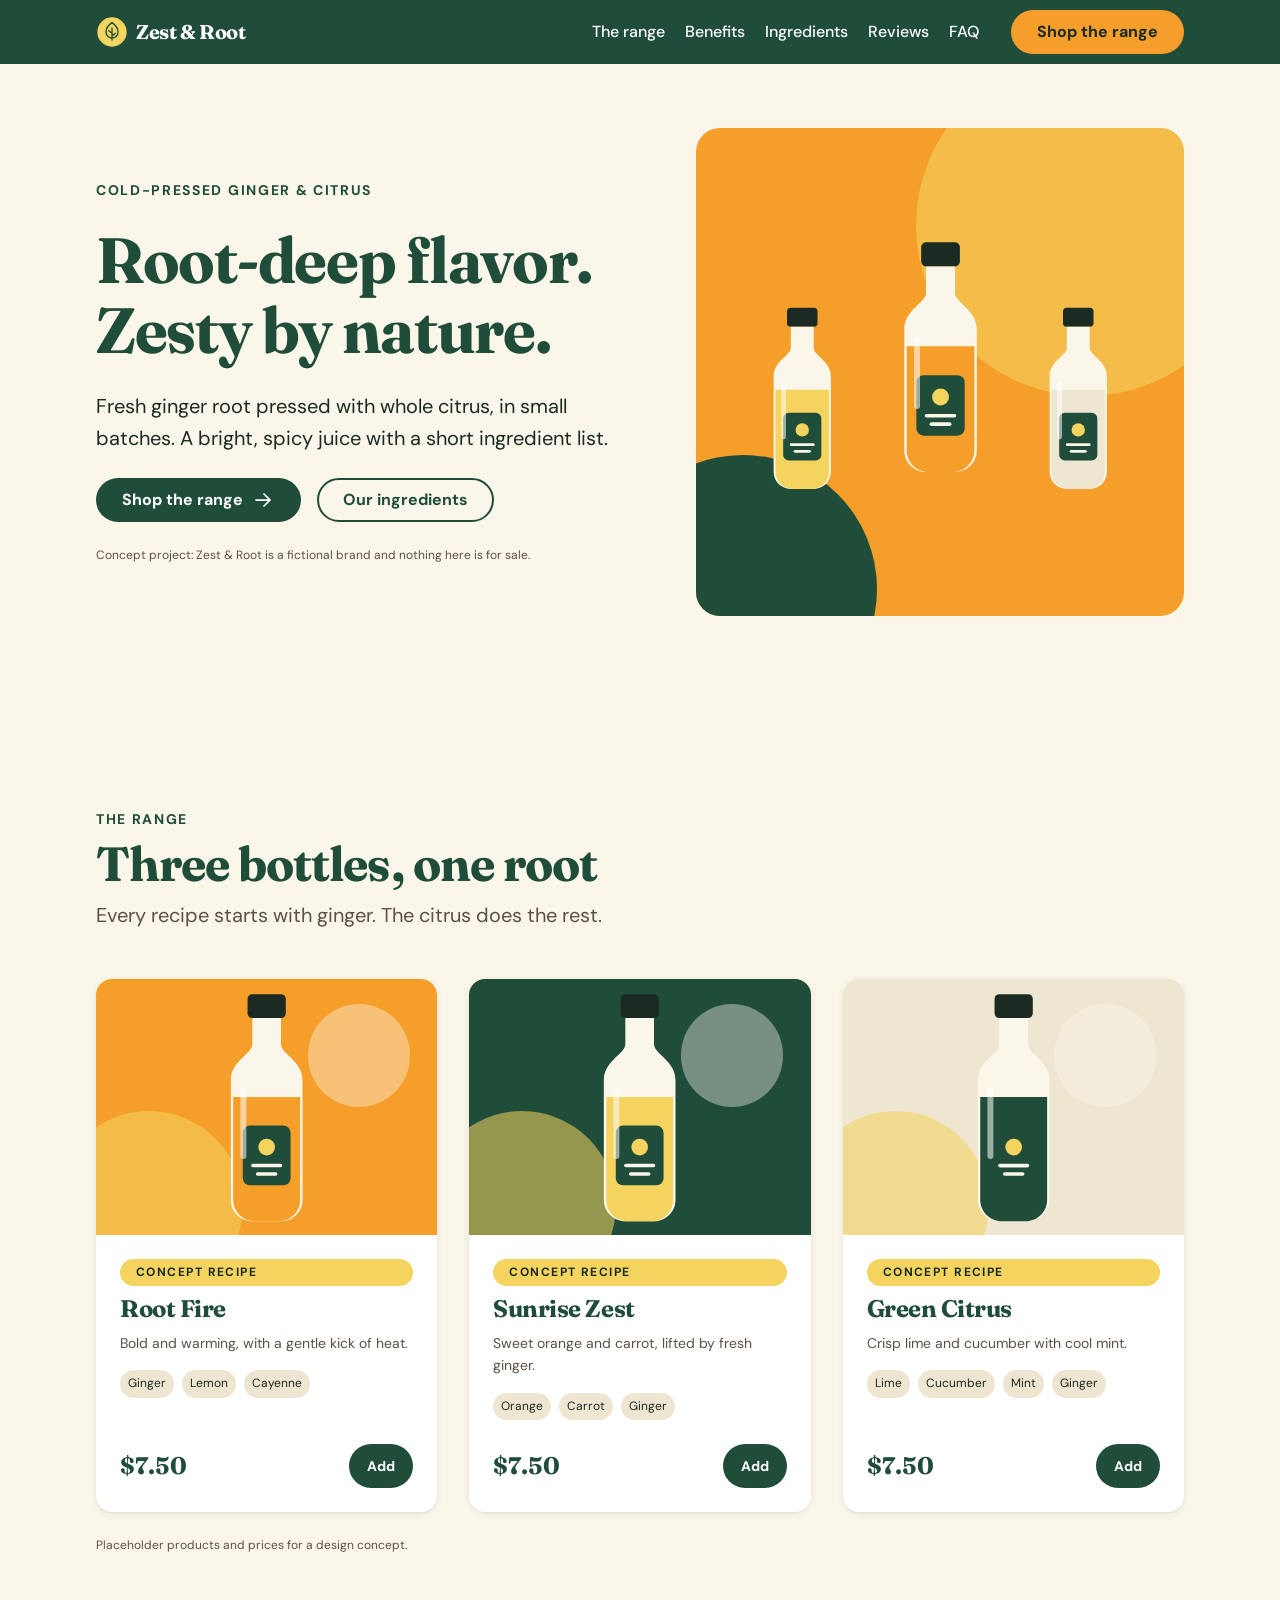
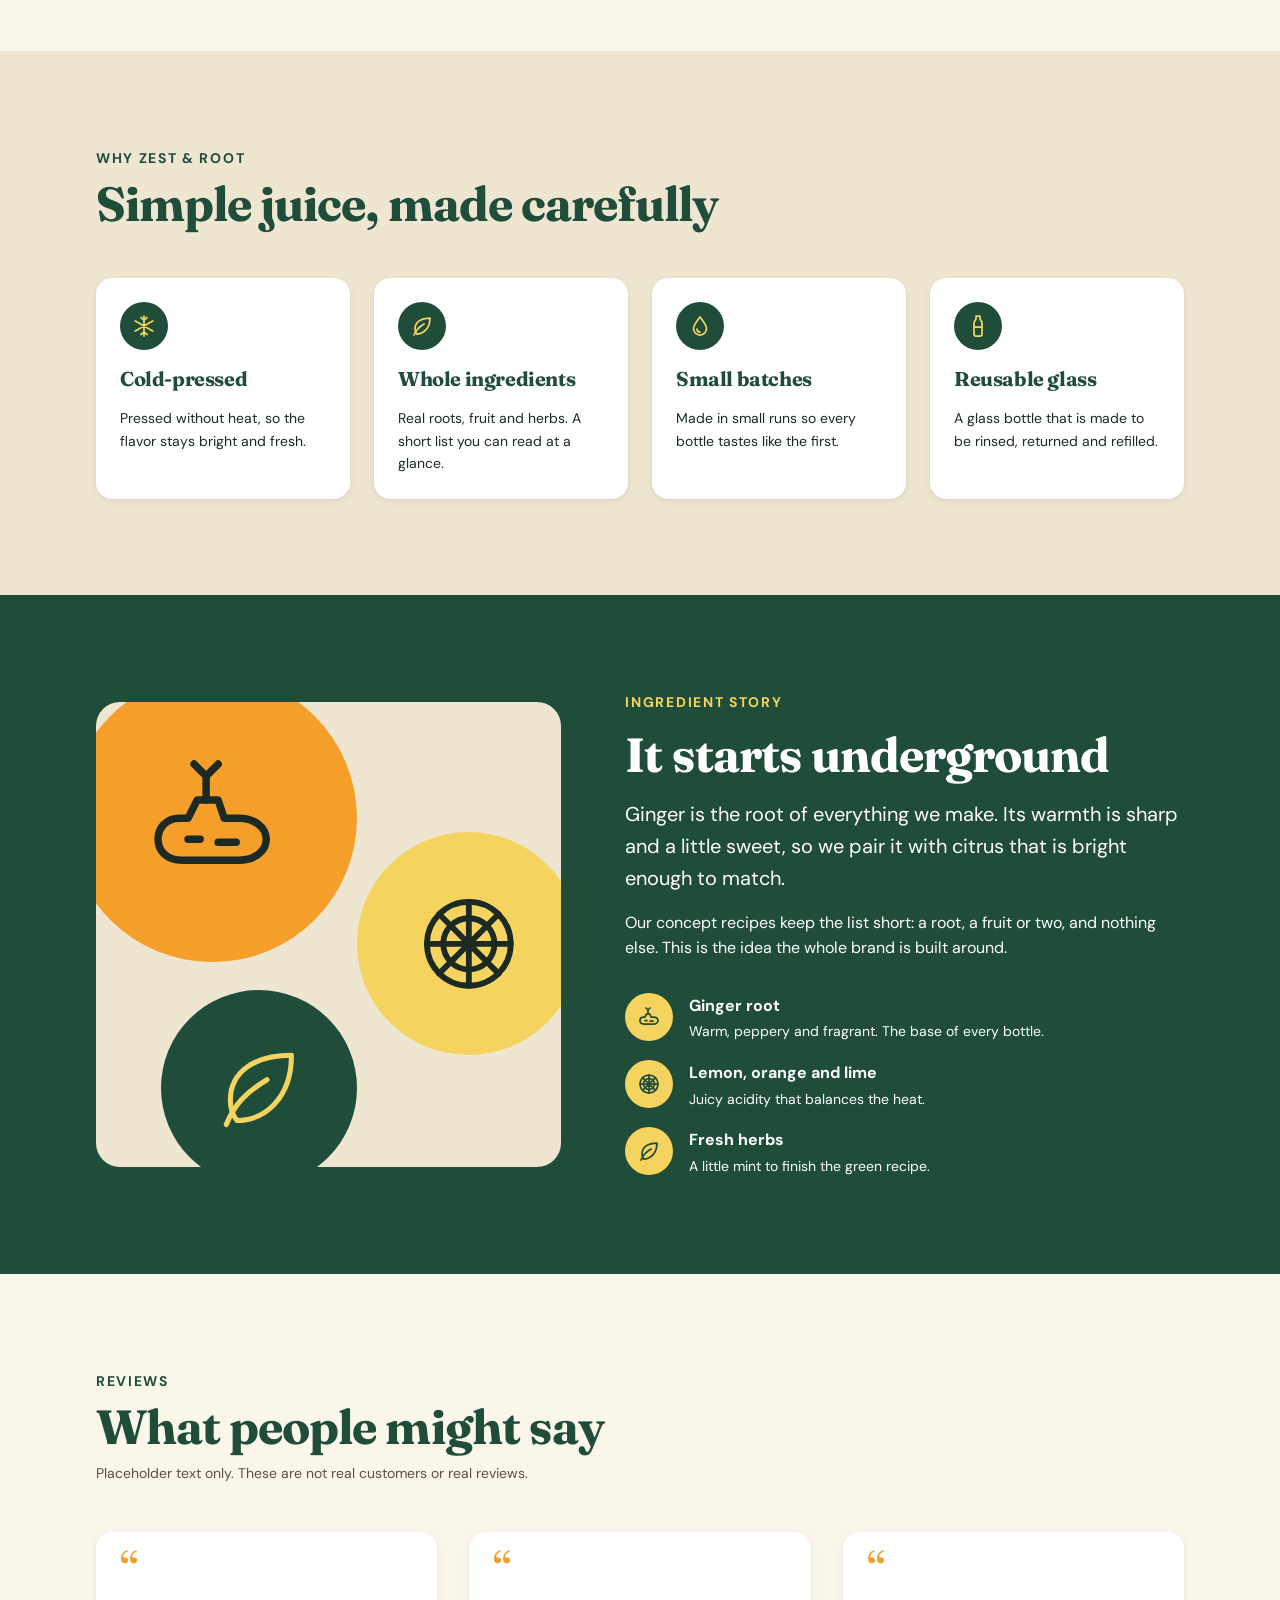
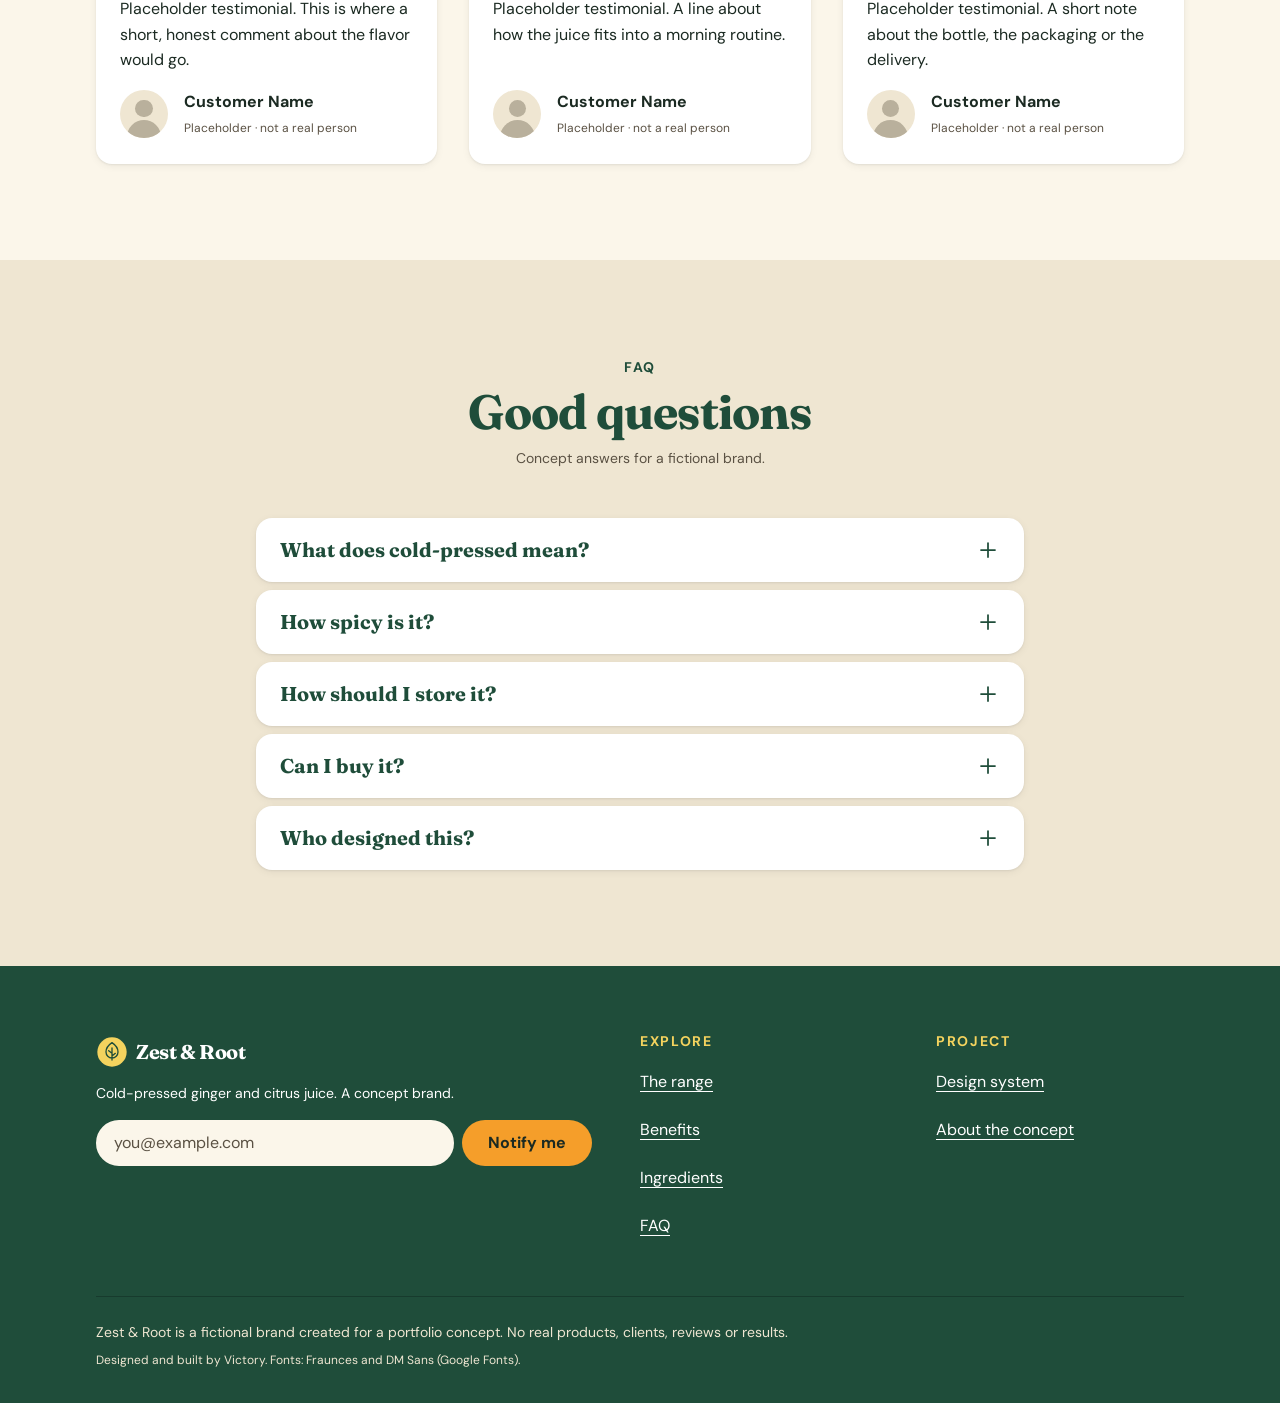
==== index.html @ 7d907336 "Add landing page (index.html), landing styles and nav/form script Co-Authored-By: Claude Sonnet 5.5 " ====
<!DOCTYPE html>
<html lang="en">
<head>
  <meta charset="utf-8">
  <meta name="viewport" content="width=device-width, initial-scale=1">
  <title>Zest &amp; Root — Cold-pressed ginger and citrus juice (Concept)</title>
  <meta name="description" content="Landing page concept for Zest &amp; Root, a fictional cold-pressed ginger and citrus juice brand. Portfolio project.">
  <link rel="preconnect" href="https://fonts.googleapis.com">
  <link rel="preconnect" href="https://fonts.gstatic.com" crossorigin>
  <link href="https://fonts.googleapis.com/css2?family=DM+Sans:wght@400;500;700&family=Fraunces:opsz,wght@9..144,600;9..144,700&display=swap" rel="stylesheet">
  <link rel="stylesheet" href="css/tokens.css">
  <link rel="stylesheet" href="css/base.css">
  <link rel="stylesheet" href="css/components.css">
  <link rel="stylesheet" href="css/landing.css">
</head>
<body>
  <a class="skipLink" href="#main">Skip to content</a>

  <!-- SVG icon sprite (inline so the page works when opened straight from disk) -->
  <svg width="0" height="0" style="position:absolute" aria-hidden="true" focusable="false">
    <symbol id="iconRoot" viewBox="0 0 24 24"><path d="M3 15.500c0-2 1.500-3.500 3.500-3.500H8l1.500-3H13l1 3h2.500c2.500 0 4.500 1.500 4.500 3.500S19 19 16.500 19H7c-2.500 0-4-1.500-4-3.500Z"/><path d="M11 9V5M11 5 9 3M11 5l2-2M8 15.500h2M13 16h3"/></symbol>
    <symbol id="iconCitrus" viewBox="0 0 24 24"><circle cx="12" cy="12" r="9"/><circle cx="12" cy="12" r="5.5"/><path d="M12 3v18M3 12h18M5.6 5.6l12.8 12.8M18.4 5.6 5.6 18.4"/></symbol>
    <symbol id="iconLeaf" viewBox="0 0 24 24"><path d="M20 4c-9 0-15 4-15 11 0 2 .6 3.800 1.600 5C13 20 20 15 20 4Z"/><path d="M4 21c2-5 5-8 10-11"/></symbol>
    <symbol id="iconDrop" viewBox="0 0 24 24"><path d="M12 3c4 5 6.500 8.200 6.500 11.500a6.500 6.500 0 0 1-13 0C5.500 11.200 8 8 12 3Z"/><path d="M9 15a3 3 0 0 0 3 3"/></symbol>
    <symbol id="iconSnow" viewBox="0 0 24 24"><path d="M12 2v20M3.300 7l17.400 10M3.300 17 20.700 7M9 3.500l3 2.500 3-2.500M9 20.500l3-2.500 3 2.500"/></symbol>
    <symbol id="iconBottle" viewBox="0 0 24 24"><path d="M10 2h4v3l1.500 2.500c.3.500.5 1 .5 1.600V20a2 2 0 0 1-2 2h-4a2 2 0 0 1-2-2V9.100c0-.6.200-1.100.5-1.600L10 5V2Z"/><path d="M8 13h8"/></symbol>
    <symbol id="iconArrow" viewBox="0 0 24 24"><path d="M5 12h14M13 6l6 6-6 6"/></symbol>
    <symbol id="iconPlus" viewBox="0 0 24 24"><path d="M12 5v14M5 12h14"/></symbol>
    <symbol id="iconMenu" viewBox="0 0 24 24"><path d="M4 7h16M4 12h16M4 17h16"/></symbol>
    <symbol id="iconClose" viewBox="0 0 24 24"><path d="M6 6l12 12M18 6 6 18"/></symbol>
    <symbol id="illBottle" viewBox="0 0 120 200">
      <rect class="bottleCap" x="44" y="6" width="32" height="20" rx="4"/>
      <path class="bottleBody" d="M48 26h24v22c0 8 18 14 18 30v100c0 10-8 18-18 18H48c-10 0-18-8-18-18V78c0-16 18-22 18-30V26Z"/>
      <path class="bottleLiquid" d="M32 92h56v86c0 10-8 18-18 18H50c-10 0-18-8-18-18V92Z"/>
      <rect class="bottleLabel" x="40" y="116" width="40" height="50" rx="6"/>
      <circle cx="60" cy="134" r="7" fill="#F4D35E"/>
      <rect x="47" y="148" width="26" height="3" rx="1.500" fill="#FBF6EA"/>
      <rect x="51" y="155" width="18" height="3" rx="1.500" fill="#FBF6EA"/>
      <rect class="bottleShine" x="38" y="84" width="5" height="60" rx="2.500"/>
    </symbol>
  </svg>

  <!-- ========== NAV ========== -->
  <header class="siteNav onDark">
    <div class="container navBar">
      <a class="brand" href="#top" aria-label="Zest and Root, back to top">
        <svg class="brandMark" viewBox="0 0 48 48" aria-hidden="true"><circle cx="24" cy="24" r="22"/><path d="M24 10c-6 4-9 9-9 14a9 9 0 0 0 18 0c0-5-3-10-9-14ZM24 18v18M24 26l-5-4M24 30l5-4"/></svg>
        Zest &amp; Root
      </a>
      <button class="navToggle" id="navToggle" type="button" aria-expanded="false" aria-controls="navMenu" aria-label="Open menu">
        <svg class="icon iconMenu" aria-hidden="true"><use href="#iconMenu"/></svg>
        <svg class="icon iconClose" aria-hidden="true"><use href="#iconClose"/></svg>
      </button>
      <nav class="navMenu" id="navMenu" aria-label="Main">
        <ul class="navLinks">
          <li><a href="#range">The range</a></li>
          <li><a href="#benefits">Benefits</a></li>
          <li><a href="#story">Ingredients</a></li>
          <li><a href="#reviews">Reviews</a></li>
          <li><a href="#faq">FAQ</a></li>
        </ul>
        <a class="btn btnSecondary" href="#range">Shop the range</a>
      </nav>
    </div>
  </header>

  <main id="main">
    <!-- ========== HERO ========== -->
    <section class="hero" id="top" aria-labelledby="heroTitle">
      <div class="container heroGrid">
        <div class="heroCopy">
          <p class="textEyebrow">Cold-pressed ginger &amp; citrus</p>
          <h1 class="textDisplay" id="heroTitle">Root-deep flavor. Zesty by nature.</h1>
          <p class="textBodyLg">Fresh ginger root pressed with whole citrus, in small batches. A bright, spicy juice with a short ingredient list.</p>
          <div class="heroActions">
            <a class="btn btnPrimary" href="#range">Shop the range <svg class="icon" aria-hidden="true"><use href="#iconArrow"/></svg></a>
            <a class="btn btnOutline" href="#story">Our ingredients</a>
          </div>
          <p class="textCaption heroNote">Concept project: Zest &amp; Root is a fictional brand and nothing here is for sale.</p>
        </div>
        <div class="heroArt" aria-hidden="true">
          <div class="heroBottles">
            <svg viewBox="0 0 120 200" style="--bottleLiquid: var(--colorAccent)"><use href="#illBottle"/></svg>
            <svg viewBox="0 0 120 200" style="--bottleLiquid: var(--colorSecondary)"><use href="#illBottle"/></svg>
            <svg viewBox="0 0 120 200" style="--bottleLiquid: var(--colorOat)"><use href="#illBottle"/></svg>
          </div>
        </div>
      </div>
    </section>

    <!-- ========== PRODUCTS ========== -->
    <section class="section" id="range" aria-labelledby="rangeTitle">
      <div class="container">
        <div class="sectionHead">
          <p class="textEyebrow">The range</p>
          <h2 class="textH1" id="rangeTitle">Three bottles, one root</h2>
          <p class="textBodyLg textMuted">Every recipe starts with ginger. The citrus does the rest.</p>
        </div>
        <div class="productGrid">
          <article class="card">
            <div class="imgPlaceholder" aria-hidden="true"><svg viewBox="0 0 120 200" style="--bottleLiquid: var(--colorSecondary)"><use href="#illBottle"/></svg></div>
            <div class="cardBody">
              <span class="badge">Concept recipe</span>
              <h3 class="textH3">Root Fire</h3>
              <p class="textBodySm textMuted">Bold and warming, with a gentle kick of heat.</p>
              <ul class="cardIngredients" aria-label="Ingredients"><li>Ginger</li><li>Lemon</li><li>Cayenne</li></ul>
              <div class="cardFooter"><span class="cardPrice">$7.50</span><button class="btn btnPrimary btnSm" type="button" aria-label="Add Root Fire to cart">Add</button></div>
            </div>
          </article>
          <article class="card">
            <div class="imgPlaceholder imgGreen" aria-hidden="true"><svg viewBox="0 0 120 200" style="--bottleLiquid: var(--colorAccent)"><use href="#illBottle"/></svg></div>
            <div class="cardBody">
              <span class="badge">Concept recipe</span>
              <h3 class="textH3">Sunrise Zest</h3>
              <p class="textBodySm textMuted">Sweet orange and carrot, lifted by fresh ginger.</p>
              <ul class="cardIngredients" aria-label="Ingredients"><li>Orange</li><li>Carrot</li><li>Ginger</li></ul>
              <div class="cardFooter"><span class="cardPrice">$7.50</span><button class="btn btnPrimary btnSm" type="button" aria-label="Add Sunrise Zest to cart">Add</button></div>
            </div>
          </article>
          <article class="card">
            <div class="imgPlaceholder imgOat" aria-hidden="true"><svg viewBox="0 0 120 200" style="--bottleLiquid: var(--colorPrimary)"><use href="#illBottle"/></svg></div>
            <div class="cardBody">
              <span class="badge">Concept recipe</span>
              <h3 class="textH3">Green Citrus</h3>
              <p class="textBodySm textMuted">Crisp lime and cucumber with cool mint.</p>
              <ul class="cardIngredients" aria-label="Ingredients"><li>Lime</li><li>Cucumber</li><li>Mint</li><li>Ginger</li></ul>
              <div class="cardFooter"><span class="cardPrice">$7.50</span><button class="btn btnPrimary btnSm" type="button" aria-label="Add Green Citrus to cart">Add</button></div>
            </div>
          </article>
        </div>
        <p class="textCaption productNote">Placeholder products and prices for a design concept.</p>
      </div>
    </section>

    <!-- ========== BENEFITS ========== -->
    <section class="section bgOat" id="benefits" aria-labelledby="benefitsTitle">
      <div class="container">
        <div class="sectionHead">
          <p class="textEyebrow">Why Zest &amp; Root</p>
          <h2 class="textH1" id="benefitsTitle">Simple juice, made carefully</h2>
        </div>
        <div class="benefitGrid">
          <article class="cardFeature"><span class="iconWrap" aria-hidden="true"><svg class="icon"><use href="#iconSnow"/></svg></span><h3 class="textH4">Cold-pressed</h3><p class="textBodySm">Pressed without heat, so the flavor stays bright and fresh.</p></article>
          <article class="cardFeature"><span class="iconWrap" aria-hidden="true"><svg class="icon"><use href="#iconLeaf"/></svg></span><h3 class="textH4">Whole ingredients</h3><p class="textBodySm">Real roots, fruit and herbs. A short list you can read at a glance.</p></article>
          <article class="cardFeature"><span class="iconWrap" aria-hidden="true"><svg class="icon"><use href="#iconDrop"/></svg></span><h3 class="textH4">Small batches</h3><p class="textBodySm">Made in small runs so every bottle tastes like the first.</p></article>
          <article class="cardFeature"><span class="iconWrap" aria-hidden="true"><svg class="icon"><use href="#iconBottle"/></svg></span><h3 class="textH4">Reusable glass</h3><p class="textBodySm">A glass bottle that is made to be rinsed, returned and refilled.</p></article>
        </div>
      </div>
    </section>

    <!-- ========== INGREDIENT STORY ========== -->
    <section class="section bgPrimary onDark" id="story" aria-labelledby="storyTitle">
      <div class="container storyGrid">
        <div class="storyCopy">
          <p class="textEyebrow">Ingredient story</p>
          <h2 class="textH1" id="storyTitle">It starts underground</h2>
          <p class="textBodyLg">Ginger is the root of everything we make. Its warmth is sharp and a little sweet, so we pair it with citrus that is bright enough to match.</p>
          <p class="textBody">Our concept recipes keep the list short: a root, a fruit or two, and nothing else. This is the idea the whole brand is built around.</p>
          <ul class="ingredientList">
            <li><span class="iconWrap" aria-hidden="true"><svg class="icon"><use href="#iconRoot"/></svg></span><div><strong>Ginger root</strong><span>Warm, peppery and fragrant. The base of every bottle.</span></div></li>
            <li><span class="iconWrap" aria-hidden="true"><svg class="icon"><use href="#iconCitrus"/></svg></span><div><strong>Lemon, orange and lime</strong><span>Juicy acidity that balances the heat.</span></div></li>
            <li><span class="iconWrap" aria-hidden="true"><svg class="icon"><use href="#iconLeaf"/></svg></span><div><strong>Fresh herbs</strong><span>A little mint to finish the green recipe.</span></div></li>
          </ul>
        </div>
        <div class="storyArt" aria-hidden="true">
          <div class="blob blobA"><svg class="icon"><use href="#iconRoot"/></svg></div>
          <div class="blob blobB"><svg class="icon"><use href="#iconCitrus"/></svg></div>
          <div class="blob blobC"><svg class="icon"><use href="#iconLeaf"/></svg></div>
        </div>
      </div>
    </section>

    <!-- ========== TESTIMONIALS (PLACEHOLDER) ========== -->
    <section class="section" id="reviews" aria-labelledby="reviewsTitle">
      <div class="container">
        <div class="sectionHead">
          <p class="textEyebrow">Reviews</p>
          <h2 class="textH1" id="reviewsTitle">What people might say</h2>
          <p class="textBodySm textMuted">Placeholder text only. These are not real customers or real reviews.</p>
        </div>
        <div class="testimonialGrid">
          <figure class="quote"><span class="quoteMark" aria-hidden="true">“</span><blockquote style="margin:0"><p>Placeholder testimonial. This is where a short, honest comment about the flavor would go.</p></blockquote><footer><span class="avatar" aria-hidden="true"></span><figcaption><span class="quoteName">Customer Name</span><span class="textCaption">Placeholder · not a real person</span></figcaption></footer></figure>
          <figure class="quote"><span class="quoteMark" aria-hidden="true">“</span><blockquote style="margin:0"><p>Placeholder testimonial. A line about how the juice fits into a morning routine.</p></blockquote><footer><span class="avatar" aria-hidden="true"></span><figcaption><span class="quoteName">Customer Name</span><span class="textCaption">Placeholder · not a real person</span></figcaption></footer></figure>
          <figure class="quote"><span class="quoteMark" aria-hidden="true">“</span><blockquote style="margin:0"><p>Placeholder testimonial. A short note about the bottle, the packaging or the delivery.</p></blockquote><footer><span class="avatar" aria-hidden="true"></span><figcaption><span class="quoteName">Customer Name</span><span class="textCaption">Placeholder · not a real person</span></figcaption></footer></figure>
        </div>
      </div>
    </section>

    <!-- ========== FAQ ========== -->
    <section class="section bgOat" id="faq" aria-labelledby="faqTitle">
      <div class="container">
        <div class="sectionHead isCentered">
          <p class="textEyebrow">FAQ</p>
          <h2 class="textH1" id="faqTitle">Good questions</h2>
          <p class="textBodySm textMuted">Concept answers for a fictional brand.</p>
        </div>
        <div class="faqList">
          <details class="faqItem" name="faq"><summary>What does cold-pressed mean?<svg class="icon" aria-hidden="true"><use href="#iconPlus"/></svg></summary><p class="faqAnswer textBody">Cold-pressed juice is squeezed with pressure instead of being heated, so the flavor stays fresh.</p></details>
          <details class="faqItem" name="faq"><summary>How spicy is it?<svg class="icon" aria-hidden="true"><use href="#iconPlus"/></svg></summary><p class="faqAnswer textBody">Root Fire has the most kick, with ginger and a pinch of cayenne. Sunrise Zest and Green Citrus are milder.</p></details>
          <details class="faqItem" name="faq"><summary>How should I store it?<svg class="icon" aria-hidden="true"><use href="#iconPlus"/></svg></summary><p class="faqAnswer textBody">In this concept, bottles live in the fridge and are best finished within a few days of opening.</p></details>
          <details class="faqItem" name="faq"><summary>Can I buy it?<svg class="icon" aria-hidden="true"><use href="#iconPlus"/></svg></summary><p class="faqAnswer textBody">Not yet. Zest &amp; Root is a fictional brand made for a design portfolio, so there is nothing to purchase.</p></details>
          <details class="faqItem" name="faq"><summary>Who designed this?<svg class="icon" aria-hidden="true"><use href="#iconPlus"/></svg></summary><p class="faqAnswer textBody">Victory, a graphic and product designer, built it as a portfolio concept. The design system is in <a href="design-system.html">design-system.html</a>.</p></details>
        </div>
      </div>
    </section>
  </main>

  <!-- ========== FOOTER ========== -->
  <footer class="siteFooter onDark">
    <div class="container">
      <div class="footerGrid">
        <div>
          <a class="brand" href="#top"><svg class="brandMark" viewBox="0 0 48 48" aria-hidden="true"><circle cx="24" cy="24" r="22"/><path d="M24 10c-6 4-9 9-9 14a9 9 0 0 0 18 0c0-5-3-10-9-14ZM24 18v18M24 26l-5-4M24 30l5-4"/></svg>Zest &amp; Root</a>
          <p class="textBodySm">Cold-pressed ginger and citrus juice. A concept brand.</p>
          <form class="notifyForm" id="notifyForm">
            <label class="srOnly" for="notifyEmail">Email address</label>
            <input id="notifyEmail" type="email" placeholder="you@example.com" required>
            <button class="btn btnSecondary" type="submit">Notify me</button>
          </form>
          <p class="textBodySm notifyMsg" id="notifyMsg" role="status"></p>
        </div>
        <div>
          <h2 class="footerTitle">Explore</h2>
          <ul class="footerList"><li><a href="#range">The range</a></li><li><a href="#benefits">Benefits</a></li><li><a href="#story">Ingredients</a></li><li><a href="#faq">FAQ</a></li></ul>
        </div>
        <div>
          <h2 class="footerTitle">Project</h2>
          <ul class="footerList"><li><a href="design-system.html">Design system</a></li><li><a href="README.md">About the concept</a></li></ul>
        </div>
      </div>
      <div class="footerBottom">
        <p class="textBodySm">Zest &amp; Root is a fictional brand created for a portfolio concept. No real products, clients, reviews or results.</p>
        <p class="textCaption">Designed and built by Victory. Fonts: Fraunces and DM Sans (Google Fonts).</p>
      </div>
    </div>
  </footer>

  <script src="js/main.js"></script>
</body>
</html>
---- css/tokens.css ----
/* ==========================================================
   Zest & Root — design tokens (camelCase naming)
   Every color, font size, spacing and radius value lives here.
   Concept project. Not a real brand.
   ========================================================== */

:root {
  /* ---------- Color: brand ---------- */
  --colorPrimary: #1f4d3a;          /* Root Green */
  --colorPrimaryHover: #173b2d;
  --colorPrimaryPressed: #10291f;
  --colorSecondary: #f59e2a;        /* Zest Orange */
  --colorSecondaryHover: #e38c17;
  --colorSecondaryPressed: #c97a10;
  --colorAccent: #f4d35e;           /* Lemon Zest */

  /* ---------- Color: neutrals ---------- */
  --colorInk: #1b2a22;              /* Neutral 900 — body text */
  --colorBark: #5a5143;             /* Neutral 600 — secondary text */
  --colorStone: #b9b09c;            /* Neutral 300 — decorative borders only (2:1 on cream, never for text) */
  --colorOat: #efe6d2;              /* Neutral 100 — cards, sections */
  --colorCream: #fbf6ea;            /* Neutral 50  — page background */
  --colorWhite: #ffffff;

  /* ---------- Color: roles (use these in components) ---------- */
  --colorBackground: var(--colorCream);
  --colorSurface: var(--colorWhite);
  --colorSurfaceAlt: var(--colorOat);
  --colorText: var(--colorInk);
  --colorTextMuted: var(--colorBark);
  --colorTextOnPrimary: var(--colorWhite);
  --colorTextOnSecondary: var(--colorInk);
  --colorBorder: var(--colorStone);
  --colorFocus: var(--colorInk);           /* focus ring on light surfaces */
  --colorFocusOnDark: var(--colorAccent);  /* focus ring on Root Green */

  /* ---------- Typography ---------- */
  --fontHeading: "Fraunces", Georgia, "Times New Roman", serif;
  --fontBody: "DM Sans", system-ui, -apple-system, "Segoe UI", Roboto, sans-serif;

  --fontWeightRegular: 400;
  --fontWeightMedium: 500;
  --fontWeightBold: 700;

  /* Type scale: 12 / 14 / 16 / 20 / 24 / 32 / 48 / 64 (large sizes are fluid) */
  --fontSizeXs: 0.75rem;                                   /* 12 */
  --fontSizeSm: 0.875rem;                                  /* 14 */
  --fontSizeBase: 1rem;                                    /* 16 */
  --fontSizeMd: 1.25rem;                                   /* 20 */
  --fontSizeLg: 1.5rem;                                    /* 24 */
  --fontSizeXl: clamp(1.75rem, 1.5rem + 1.2vw, 2rem);      /* 28 → 32 */
  --fontSize2xl: clamp(2.25rem, 1.8rem + 2vw, 3rem);       /* 36 → 48 */
  --fontSize3xl: clamp(2.75rem, 2rem + 3.5vw, 4rem);       /* 44 → 64 */

  --lineHeightTight: 1.1;
  --lineHeightSnug: 1.25;
  --lineHeightBody: 1.6;

  --letterSpacingTight: -0.02em;
  --letterSpacingWide: 0.12em;

  /* ---------- Spacing: 8-point grid (4 is the only half-step) ---------- */
  --space05: 0.25rem;   /* 4   */
  --space1: 0.5rem;     /* 8   */
  --space2: 1rem;       /* 16  */
  --space3: 1.5rem;     /* 24  */
  --space4: 2rem;       /* 32  */
  --space6: 3rem;       /* 48  */
  --space8: 4rem;       /* 64  */
  --space12: 6rem;      /* 96  */
  --space16: 8rem;      /* 128 */

  /* ---------- Corner radius ---------- */
  --radiusSm: 0.5rem;   /* 8   inputs, small chips */
  --radiusMd: 1rem;     /* 16  cards */
  --radiusLg: 1.5rem;   /* 24  large panels, hero art */
  --radiusPill: 999px;  /*     buttons, badges */

  /* ---------- Elevation ---------- */
  --shadowSm: 0 1px 2px rgb(27 42 34 / 0.08), 0 2px 8px rgb(27 42 34 / 0.06);
  --shadowMd: 0 4px 12px rgb(27 42 34 / 0.10), 0 12px 32px rgb(27 42 34 / 0.08);

  /* ---------- Motion ---------- */
  --durationFast: 150ms;
  --durationBase: 250ms;
  --durationSlow: 600ms;
  --easeOut: cubic-bezier(0.22, 1, 0.36, 1);

  /* ---------- Layout ---------- */
  --containerMax: 72rem;      /* 1152 */
  --containerPadding: var(--space2);
  --tapTargetMin: 2.75rem;    /* 44px minimum touch target */
  --focusRingWidth: 3px;
  --focusRingOffset: 2px;
}

@media (min-width: 768px) {
  :root { --containerPadding: var(--space4); }
}
---- css/base.css ----
/* ==========================================================
   Zest & Root — base styles: reset, typography, layout helpers
   Uses tokens.css only. No hard-coded colors or sizes.
   ========================================================== */

*, *::before, *::after { box-sizing: border-box; }

html { -webkit-text-size-adjust: 100%; scroll-behavior: smooth; }

body {
  margin: 0;
  background: var(--colorBackground);
  color: var(--colorText);
  font-family: var(--fontBody);
  font-size: var(--fontSizeBase);
  line-height: var(--lineHeightBody);
  -webkit-font-smoothing: antialiased;
}

img, svg { display: block; max-width: 100%; }
button, input { font: inherit; color: inherit; }
ul[role="list"], ol[role="list"] { list-style: none; margin: 0; padding: 0; }

/* ---------- Focus: visible on every interactive element ---------- */
:focus-visible {
  outline: var(--focusRingWidth) solid var(--colorFocus);
  outline-offset: var(--focusRingOffset);
}
.onDark :focus-visible { outline-color: var(--colorFocusOnDark); }

/* ---------- Skip link ---------- */
.skipLink {
  position: absolute;
  left: var(--space2);
  top: var(--space2);
  padding: var(--space1) var(--space2);
  background: var(--colorPrimary);
  color: var(--colorTextOnPrimary);
  border-radius: var(--radiusSm);
  transform: translateY(-200%);
  z-index: 100;
}
.skipLink:focus { transform: none; }

/* ---------- Type styles ---------- */
.textDisplay, .textH1, .textH2, .textH3, .textH4 {
  font-family: var(--fontHeading);
  color: var(--colorPrimary);
  margin: 0;
  letter-spacing: var(--letterSpacingTight);
  font-weight: var(--fontWeightBold);
}
.textDisplay { font-size: var(--fontSize3xl); line-height: var(--lineHeightTight); }
.textH1 { font-size: var(--fontSize2xl); line-height: var(--lineHeightTight); }
.textH2 { font-size: var(--fontSizeXl); line-height: var(--lineHeightSnug); }
.textH3 { font-size: var(--fontSizeLg); line-height: var(--lineHeightSnug); }
.textH4 { font-size: var(--fontSizeMd); line-height: var(--lineHeightSnug); }

.textBodyLg { font-size: var(--fontSizeMd); line-height: var(--lineHeightBody); margin: 0; }
.textBody { font-size: var(--fontSizeBase); line-height: var(--lineHeightBody); margin: 0; }
.textBodySm { font-size: var(--fontSizeSm); line-height: var(--lineHeightBody); margin: 0; }
.textCaption { font-size: var(--fontSizeXs); line-height: var(--lineHeightBody); margin: 0; color: var(--colorTextMuted); }
.textMuted { color: var(--colorTextMuted); }

.textEyebrow {
  font-family: var(--fontBody);
  font-size: var(--fontSizeSm);
  font-weight: var(--fontWeightBold);
  text-transform: uppercase;
  letter-spacing: var(--letterSpacingWide);
  color: var(--colorPrimary);
  margin: 0;
}

/* ---------- Layout helpers ---------- */
.container {
  width: 100%;
  max-width: var(--containerMax);
  margin-inline: auto;
  padding-inline: var(--containerPadding);
}
.section { padding-block: var(--space8); }
@media (min-width: 768px) { .section { padding-block: var(--space12); } }

.stack > * + * { margin-top: var(--stackGap, var(--space2)); }
.srOnly {
  position: absolute; width: 1px; height: 1px; margin: -1px; padding: 0;
  overflow: hidden; clip: rect(0 0 0 0); white-space: nowrap; border: 0;
}

@media (prefers-reduced-motion: reduce) {
  html { scroll-behavior: auto; }
  *, *::before, *::after {
    animation-duration: 0.01ms !important;
    transition-duration: 0.01ms !important;
  }
}

/* ---------- Headings on Root Green ---------- */
.onDark .textDisplay, .onDark .textH1, .onDark .textH2,
.onDark .textH3, .onDark .textH4 { color: var(--colorTextOnPrimary); }
.onDark .textEyebrow { color: var(--colorAccent); }
---- css/components.css ----
/* ==========================================================
   Zest & Root — components
   Buttons, cards, badges, icons, image placeholders.
   The .isHover / .isFocus / .isPressed classes mirror the real
   pseudo-states so the design system page can show them side by side.
   ========================================================== */

/* ---------- Buttons ---------- */
.btn {
  display: inline-flex;
  align-items: center;
  justify-content: center;
  gap: var(--space1);
  min-height: var(--tapTargetMin);
  padding: var(--space1) var(--space3);
  border: 2px solid transparent;
  border-radius: var(--radiusPill);
  font-family: var(--fontBody);
  font-size: var(--fontSizeBase);
  font-weight: var(--fontWeightBold);
  line-height: 1;
  text-decoration: none;
  cursor: pointer;
  transition:
    background-color var(--durationFast) var(--easeOut),
    color var(--durationFast) var(--easeOut),
    border-color var(--durationFast) var(--easeOut),
    transform var(--durationFast) var(--easeOut);
}

.btnPrimary { background: var(--colorPrimary); color: var(--colorTextOnPrimary); }
.btnPrimary:hover, .btnPrimary.isHover { background: var(--colorPrimaryHover); transform: translateY(-1px); }
.btnPrimary:active, .btnPrimary.isPressed { background: var(--colorPrimaryPressed); transform: translateY(1px); }

.btnSecondary { background: var(--colorSecondary); color: var(--colorTextOnSecondary); }
.btnSecondary:hover, .btnSecondary.isHover { background: var(--colorSecondaryHover); transform: translateY(-1px); }
.btnSecondary:active, .btnSecondary.isPressed { background: var(--colorSecondaryPressed); transform: translateY(1px); }

.btnOutline { background: transparent; color: var(--colorPrimary); border-color: var(--colorPrimary); }
.btnOutline:hover, .btnOutline.isHover { background: var(--colorPrimary); color: var(--colorTextOnPrimary); transform: translateY(-1px); }
.btnOutline:active, .btnOutline.isPressed { background: var(--colorPrimaryPressed); color: var(--colorTextOnPrimary); transform: translateY(1px); }

/* Static focus preview (real focus uses :focus-visible from base.css) */
.btn.isFocus { outline: var(--focusRingWidth) solid var(--colorFocus); outline-offset: var(--focusRingOffset); }
.onDark .btn.isFocus { outline-color: var(--colorFocusOnDark); }

.btn[disabled], .btn.isDisabled { opacity: 0.5; cursor: not-allowed; transform: none; }
.btnSm { min-height: var(--tapTargetMin); padding-inline: var(--space2); font-size: var(--fontSizeSm); }

/* ---------- Badge ---------- */
.badge {
  display: inline-block;
  padding: var(--space05) var(--space2);
  border-radius: var(--radiusPill);
  background: var(--colorAccent);
  color: var(--colorInk);
  font-size: var(--fontSizeXs);
  font-weight: var(--fontWeightBold);
  text-transform: uppercase;
  letter-spacing: var(--letterSpacingWide);
}

/* ---------- Cards ---------- */
.card {
  background: var(--colorSurface);
  border-radius: var(--radiusMd);
  box-shadow: var(--shadowSm);
  overflow: hidden;
  transition: transform var(--durationBase) var(--easeOut), box-shadow var(--durationBase) var(--easeOut);
}
.card:hover, .card.isHover { transform: translateY(calc(var(--space05) * -1)); box-shadow: var(--shadowMd); }
.cardBody { padding: var(--space3); display: flex; flex-direction: column; gap: var(--space1); }
.cardFooter { display: flex; align-items: center; justify-content: space-between; gap: var(--space2); margin-top: var(--space2); }
.cardPrice { font-family: var(--fontHeading); font-size: var(--fontSizeLg); font-weight: var(--fontWeightBold); color: var(--colorPrimary); }

.cardFeature {
  background: var(--colorSurfaceAlt);
  border-radius: var(--radiusMd);
  padding: var(--space3);
  display: flex;
  flex-direction: column;
  gap: var(--space2);
}
.cardFeature .iconWrap { width: var(--space6); height: var(--space6); }

/* ---------- Icons ---------- */
.icon { width: var(--space3); height: var(--space3); fill: none; stroke: currentColor; stroke-width: 1.75; stroke-linecap: round; stroke-linejoin: round; }
.iconWrap {
  display: inline-flex; align-items: center; justify-content: center;
  width: var(--space6); height: var(--space6);
  border-radius: var(--radiusPill);
  background: var(--colorPrimary);
  color: var(--colorAccent);
}
.iconWrap .icon { width: var(--space3); height: var(--space3); }
.iconWrapSoft { background: var(--colorAccent); color: var(--colorPrimary); }

/* ---------- Image placeholders (pure CSS / SVG, no photos) ---------- */
.imgPlaceholder {
  position: relative;
  aspect-ratio: 4 / 3;
  display: grid;
  place-items: center;
  overflow: hidden;
  background: var(--imgBg, var(--colorSecondary));
}
.imgPlaceholder::before, .imgPlaceholder::after {
  content: "";
  position: absolute;
  border-radius: var(--radiusPill);
  background: var(--colorAccent);
  opacity: 0.55;
}
.imgPlaceholder::before { width: 55%; aspect-ratio: 1; left: -12%; bottom: -25%; }
.imgPlaceholder::after { width: 30%; aspect-ratio: 1; right: 8%; top: 10%; background: var(--colorCream); opacity: 0.4; }
.imgPlaceholder > svg { position: relative; z-index: 1; width: 42%; height: auto; }
.imgGreen { --imgBg: var(--colorPrimary); }
.imgOat { --imgBg: var(--colorOat); }

/* ---------- Bottle illustration (inline SVG symbol #illBottle) ---------- */
.bottleBody { fill: var(--colorCream); }
.bottleLiquid { fill: var(--bottleLiquid, var(--colorSecondary)); }
.bottleCap { fill: var(--colorInk); }
.bottleLabel { fill: var(--colorPrimary); }
.bottleShine { fill: var(--colorWhite); opacity: 0.55; }

/* Equal-height product cards: footer sits at the bottom */
.card { display: flex; flex-direction: column; }
.card .cardBody { flex: 1; }
.card .cardFooter { margin-top: auto; padding-top: var(--space2); }
---- css/landing.css ----
/* ==========================================================
   Zest & Root — landing page layout (index.html)
   Mobile-first: base = 375px, then 768px, then 1280px.
   Uses tokens.css variables and components.css classes only.
   ========================================================== */

section[id] { scroll-margin-top: var(--space8); }
.sectionHead { max-width: 40rem; margin-bottom: var(--space6); display: grid; gap: var(--space1); }
.sectionHead.isCentered { margin-inline: auto; text-align: center; }
.bgOat { background: var(--colorSurfaceAlt); }
.bgPrimary { background: var(--colorPrimary); color: var(--colorTextOnPrimary); }

/* ---------- Nav ---------- */
.siteNav { position: sticky; top: 0; z-index: 50; background: var(--colorPrimary); color: var(--colorTextOnPrimary); }
.navBar { display: flex; align-items: center; justify-content: space-between; min-height: var(--space8); gap: var(--space2); }
.brand { white-space: nowrap; display: inline-flex; align-items: center; gap: var(--space1); color: var(--colorTextOnPrimary); text-decoration: none; font-family: var(--fontHeading); font-weight: var(--fontWeightBold); font-size: var(--fontSizeMd); letter-spacing: var(--letterSpacingTight); min-height: var(--tapTargetMin); }
.brandMark { width: var(--space4); height: var(--space4); }
.brandMark circle { fill: var(--colorAccent); }
.brandMark path { stroke: var(--colorPrimary); fill: none; stroke-width: 2; stroke-linecap: round; stroke-linejoin: round; }

.navToggle { display: inline-flex; align-items: center; justify-content: center; width: var(--tapTargetMin); height: var(--tapTargetMin); background: transparent; border: 2px solid var(--colorTextOnPrimary); border-radius: var(--radiusPill); color: var(--colorTextOnPrimary); cursor: pointer; }
.navToggle .icon { width: var(--space3); height: var(--space3); }
.navToggle .iconClose { display: none; }
.navToggle[aria-expanded="true"] .iconMenu { display: none; }
.navToggle[aria-expanded="true"] .iconClose { display: block; }

.navMenu { display: none; position: absolute; left: 0; right: 0; top: 100%; background: var(--colorPrimary); padding: var(--space2) var(--containerPadding) var(--space3); border-top: 1px solid var(--colorPrimaryHover); box-shadow: var(--shadowMd); }
.navMenu.isOpen { display: block; }
.navLinks { display: grid; gap: var(--space05); margin: 0 0 var(--space2); padding: 0; list-style: none; }
.navLinks a { display: flex; align-items: center; min-height: var(--tapTargetMin); color: var(--colorTextOnPrimary); text-decoration: none; font-weight: var(--fontWeightMedium); border-radius: var(--radiusSm); padding-inline: var(--space1); }
.navLinks a:hover { background: var(--colorPrimaryHover); text-decoration: underline; text-underline-offset: var(--space05); }

@media (min-width: 1024px) {
  .navToggle { display: none; }
  .navMenu { display: flex; align-items: center; gap: var(--space3); position: static; background: transparent; padding: 0; border: 0; box-shadow: none; }
  .navLinks { display: flex; gap: var(--space05); margin: 0; }
}

/* ---------- Hero ---------- */
.hero { padding-block: var(--space6) var(--space8); overflow: hidden; }
.heroGrid { display: grid; gap: var(--space6); align-items: center; }
.heroCopy { display: grid; gap: var(--space3); justify-items: start; }
.heroCopy .textBodyLg { max-width: 34rem; }
.heroActions { display: flex; flex-wrap: wrap; gap: var(--space2); }
.heroNote { max-width: 34rem; }

.heroArt { position: relative; aspect-ratio: 1 / 1; background: var(--colorSecondary); border-radius: var(--radiusLg); overflow: hidden; display: grid; place-items: center; }
.heroArt::before, .heroArt::after { content: ""; position: absolute; border-radius: var(--radiusPill); }
.heroArt::before { width: 70%; aspect-ratio: 1; background: var(--colorAccent); opacity: 0.6; right: -15%; top: -15%; }
.heroArt::after { width: 55%; aspect-ratio: 1; background: var(--colorPrimary); left: -18%; bottom: -22%; }
.heroBottles { position: relative; z-index: 1; display: flex; align-items: flex-end; justify-content: center; gap: var(--space1); width: 80%; }
.heroBottles svg { width: 30%; height: auto; }
.heroBottles svg:nth-child(2) { width: 38%; transform: translateY(calc(var(--space2) * -1)); }

@media (min-width: 768px) {
  .hero { padding-block: var(--space8) var(--space12); }
  .heroGrid { grid-template-columns: 1.1fr 1fr; gap: var(--space6); }
}
@media (min-width: 1280px) { .heroGrid { gap: var(--space8); } }

/* ---------- Product grid ---------- */
.productGrid { display: grid; gap: var(--space3); }
@media (min-width: 768px) { .productGrid { grid-template-columns: repeat(3, 1fr); gap: var(--space2); } }
@media (min-width: 1280px) { .productGrid { gap: var(--space4); } }
.cardIngredients { display: flex; flex-wrap: wrap; gap: var(--space1); margin: var(--space1) 0 0; padding: 0; list-style: none; }
.cardIngredients li { font-size: var(--fontSizeXs); padding: var(--space05) var(--space1); border-radius: var(--radiusPill); background: var(--colorOat); color: var(--colorInk); }
.productNote { margin-top: var(--space3); }

/* ---------- Benefits ---------- */
.benefitGrid { display: grid; gap: var(--space2); }
@media (min-width: 768px) { .benefitGrid { grid-template-columns: repeat(2, 1fr); gap: var(--space3); } }
@media (min-width: 1280px) { .benefitGrid { grid-template-columns: repeat(4, 1fr); } }
.bgOat .cardFeature { background: var(--colorSurface); box-shadow: var(--shadowSm); }

/* ---------- Ingredient story ---------- */
.storyGrid { display: grid; gap: var(--space6); align-items: center; }
.storyCopy { display: grid; gap: var(--space2); justify-items: start; }
.storyCopy .textBody, .storyCopy .textBodyLg { color: var(--colorTextOnPrimary); max-width: 36rem; }
.ingredientList { display: grid; gap: var(--space2); margin: var(--space2) 0 0; padding: 0; list-style: none; }
.ingredientList li { display: flex; gap: var(--space2); align-items: flex-start; }
.ingredientList .iconWrap { flex: none; background: var(--colorAccent); color: var(--colorPrimary); }
.ingredientList strong { display: block; color: var(--colorTextOnPrimary); }
.ingredientList span { color: var(--colorTextOnPrimary); font-size: var(--fontSizeSm); }

.storyArt { position: relative; aspect-ratio: 1 / 1; border-radius: var(--radiusLg); background: var(--colorOat); overflow: hidden; }
.storyArt .blob { position: absolute; border-radius: var(--radiusPill); display: grid; place-items: center; }
.storyArt .blob .icon { width: 50%; height: 50%; stroke-width: 1.25; }
.blobA { width: 62%; aspect-ratio: 1; left: -6%; top: -6%; background: var(--colorSecondary); color: var(--colorInk); }
.blobB { width: 48%; aspect-ratio: 1; right: -4%; top: 28%; background: var(--colorAccent); color: var(--colorInk); }
.blobC { width: 42%; aspect-ratio: 1; left: 14%; bottom: -4%; background: var(--colorPrimary); color: var(--colorAccent); }

@media (min-width: 768px) { .storyGrid { grid-template-columns: 1fr 1fr; gap: var(--space8); } }
@media (min-width: 1280px) { .storyGrid { grid-template-columns: 5fr 6fr; } .storyArt { order: -1; } }

/* ---------- Testimonials ---------- */
.testimonialGrid { display: grid; gap: var(--space3); }
@media (min-width: 768px) { .testimonialGrid { grid-template-columns: repeat(3, 1fr); gap: var(--space2); } }
@media (min-width: 1280px) { .testimonialGrid { gap: var(--space4); } }
.quote { background: var(--colorSurface); border-radius: var(--radiusMd); box-shadow: var(--shadowSm); padding: var(--space3); display: flex; flex-direction: column; gap: var(--space2); margin: 0; }
.quote p { margin: 0; }
.quoteMark { font-family: var(--fontHeading); font-size: var(--fontSize2xl); line-height: 0.6; color: var(--colorSecondary); height: var(--space3); }
.quote footer { margin-top: auto; display: flex; align-items: center; gap: var(--space2); }
.avatar { width: var(--space6); height: var(--space6); border-radius: var(--radiusPill); background: var(--colorOat); flex: none; position: relative; overflow: hidden; }
.avatar::before { content: ""; position: absolute; width: 36%; aspect-ratio: 1; border-radius: var(--radiusPill); background: var(--colorStone); left: 32%; top: 20%; }
.avatar::after { content: ""; position: absolute; width: 72%; aspect-ratio: 1; border-radius: var(--radiusPill); background: var(--colorStone); left: 14%; top: 62%; }
.quoteName { font-weight: var(--fontWeightBold); display: block; }

/* ---------- FAQ ---------- */
.faqList { display: grid; gap: var(--space1); max-width: 48rem; margin-inline: auto; }
.faqItem { background: var(--colorSurface); border-radius: var(--radiusMd); box-shadow: var(--shadowSm); }
.faqItem summary { display: flex; align-items: center; justify-content: space-between; gap: var(--space2); min-height: var(--space8); padding: var(--space2) var(--space3); cursor: pointer; list-style: none; font-family: var(--fontHeading); font-weight: var(--fontWeightBold); font-size: var(--fontSizeMd); color: var(--colorPrimary); border-radius: var(--radiusMd); }
.faqItem summary::-webkit-details-marker { display: none; }
.faqItem summary:hover { background: var(--colorOat); }
.faqItem .icon { flex: none; transition: transform var(--durationBase) var(--easeOut); }
.faqItem[open] .icon { transform: rotate(45deg); }
.faqItem .faqAnswer { padding: 0 var(--space3) var(--space3); margin: 0; max-width: 40rem; }

/* ---------- Footer ---------- */
.siteFooter { background: var(--colorPrimary); color: var(--colorTextOnPrimary); padding-block: var(--space8) var(--space4); }
.footerGrid { display: grid; gap: var(--space4); }
@media (min-width: 768px) { .footerGrid { grid-template-columns: 2fr 1fr 1fr; gap: var(--space6); } }
.footerGrid p, .footerGrid li { color: var(--colorTextOnPrimary); }
.footerGrid .brand { margin-bottom: var(--space1); }
.footerList { list-style: none; margin: 0; padding: 0; display: grid; gap: var(--space05); }
.footerList a { display: inline-flex; align-items: center; min-height: var(--tapTargetMin); color: var(--colorTextOnPrimary); text-underline-offset: var(--space05); }
.footerList a:hover { color: var(--colorAccent); }
.footerTitle { font-family: var(--fontBody); font-size: var(--fontSizeSm); text-transform: uppercase; letter-spacing: var(--letterSpacingWide); color: var(--colorAccent); margin: 0 0 var(--space1); }
.footerBottom { margin-top: var(--space6); padding-top: var(--space3); border-top: 1px solid var(--colorPrimaryHover); display: grid; gap: var(--space1); }
.footerBottom p { color: var(--colorOat); }

.notifyForm { display: flex; flex-wrap: wrap; gap: var(--space1); margin-top: var(--space2); }
.notifyForm input { flex: 1 1 12rem; min-height: var(--tapTargetMin); padding: var(--space1) var(--space2); border: 2px solid var(--colorCream); border-radius: var(--radiusPill); background: var(--colorCream); color: var(--colorInk); }
.notifyForm input::placeholder { color: var(--colorBark); }
.notifyMsg { min-height: var(--space3); margin-top: var(--space1); }
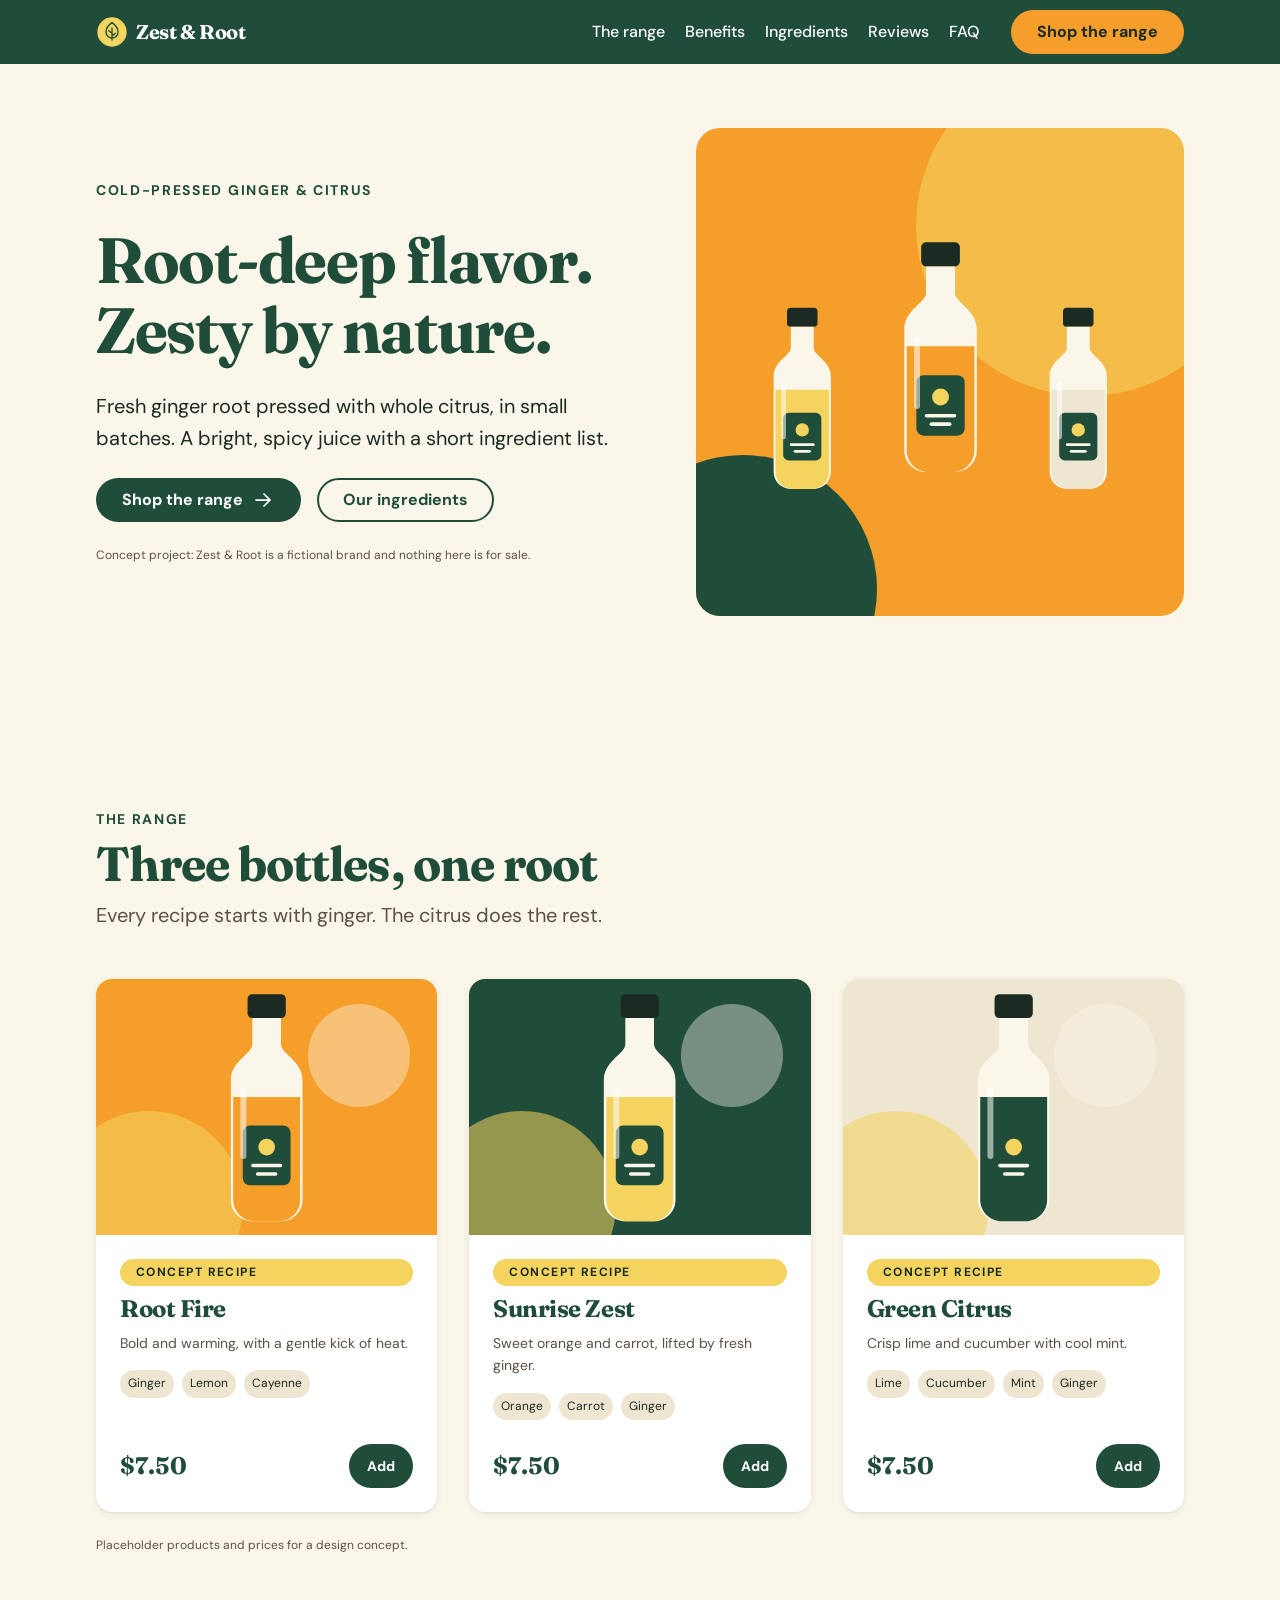
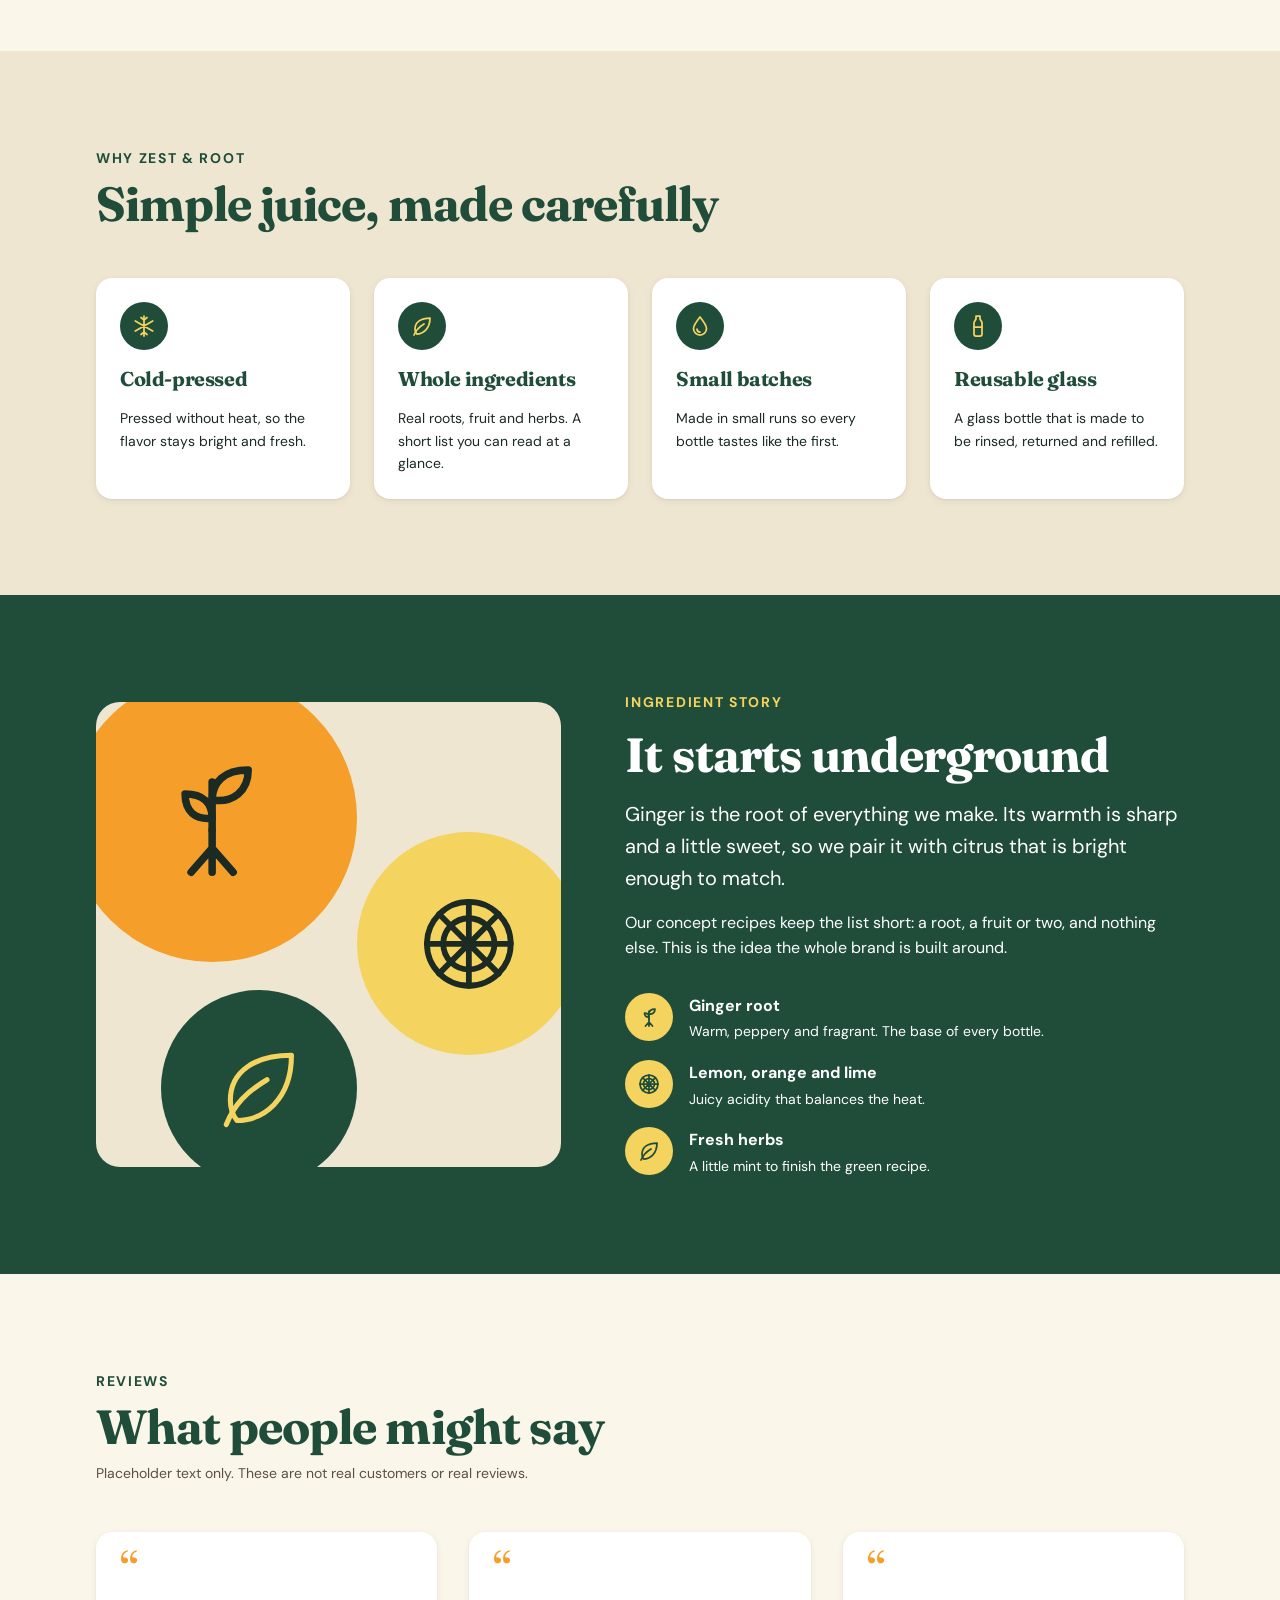
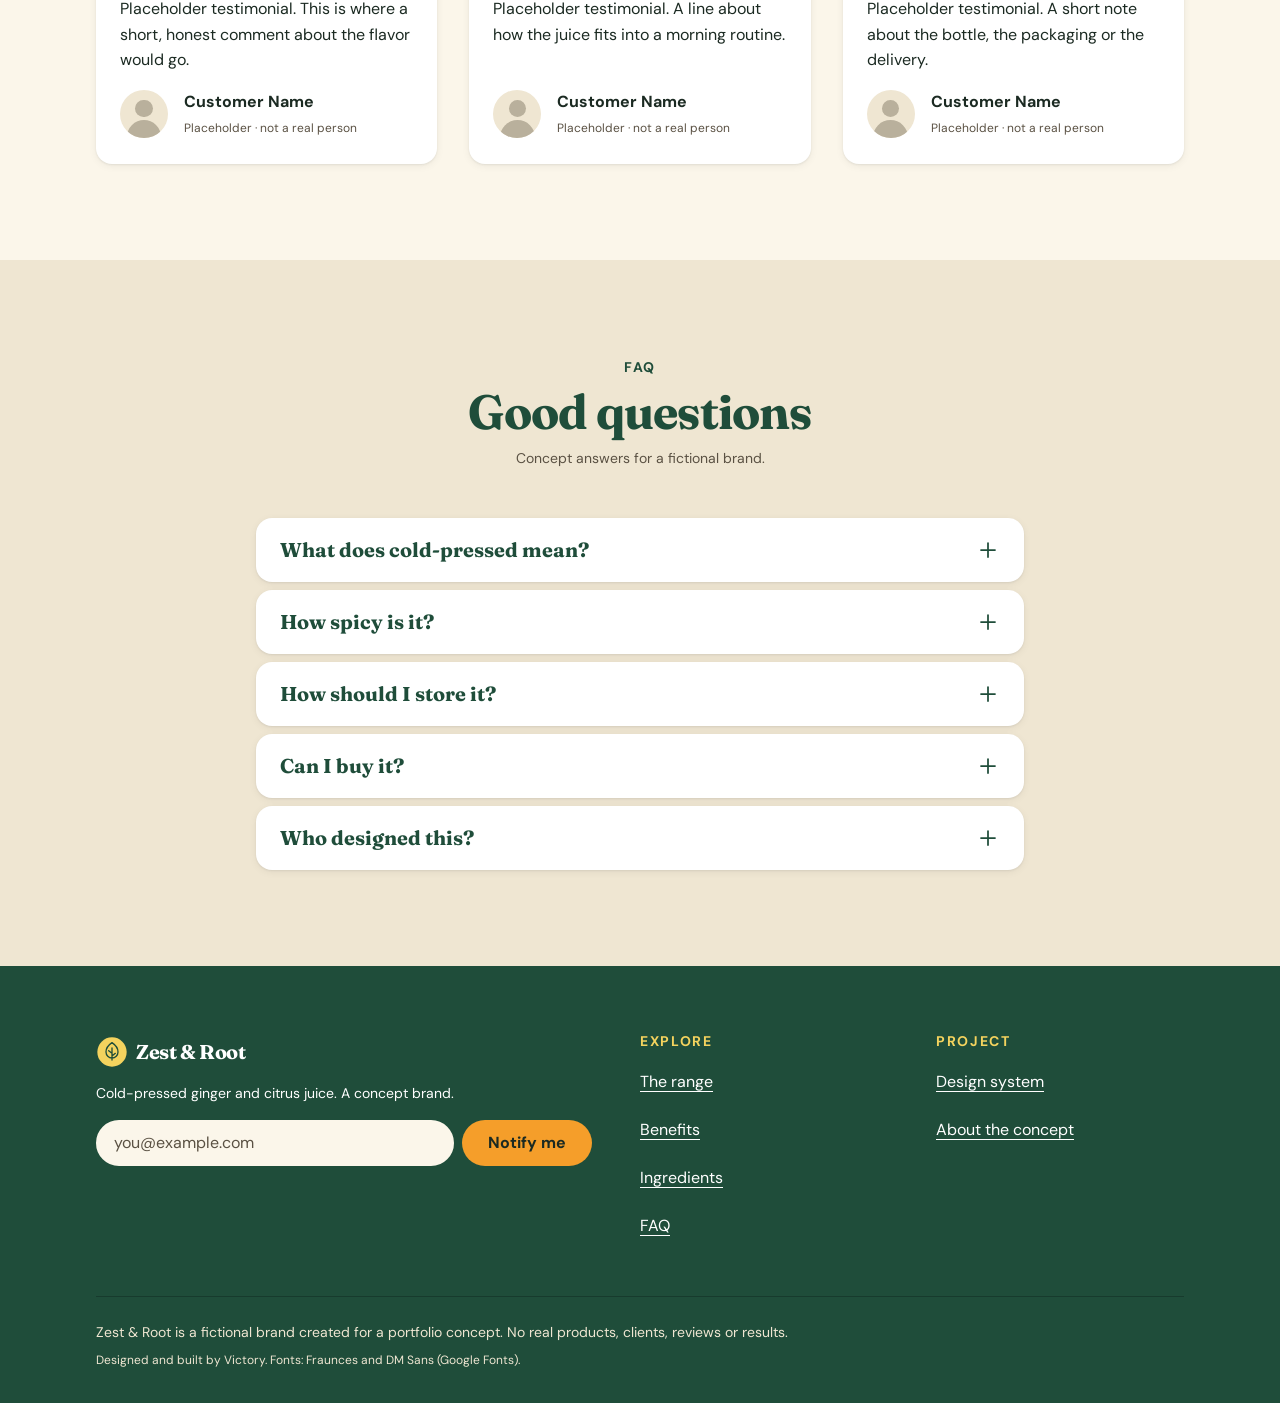
==== commit 0ccc371e: "Add motion (hover + scroll reveal), motion docs, root icon redraw, README Co-Authored-By: Claude Son" ====
--- a/index.html
+++ b/index.html
@@ -12,13 +12,15 @@
   <link rel="stylesheet" href="css/base.css">
   <link rel="stylesheet" href="css/components.css">
   <link rel="stylesheet" href="css/landing.css">
+  <link rel="stylesheet" href="css/motion.css">
+  <script>document.documentElement.classList.add("js");</script>
 </head>
 <body>
   <a class="skipLink" href="#main">Skip to content</a>
 
   <!-- SVG icon sprite (inline so the page works when opened straight from disk) -->
   <svg width="0" height="0" style="position:absolute" aria-hidden="true" focusable="false">
-    <symbol id="iconRoot" viewBox="0 0 24 24"><path d="M3 15.500c0-2 1.500-3.500 3.500-3.500H8l1.500-3H13l1 3h2.500c2.500 0 4.500 1.500 4.500 3.500S19 19 16.500 19H7c-2.500 0-4-1.500-4-3.500Z"/><path d="M11 9V5M11 5 9 3M11 5l2-2M8 15.500h2M13 16h3"/></symbol>
+    <symbol id="iconRoot" viewBox="0 0 24 24"><path d="M12 14V6"/><path d="M12 9c0-3 2-5 6-5 0 3.500-2.500 5.500-6 5Z"/><path d="M12 12c0-2.500-1.500-4-4.500-4 0 3 1.800 4.300 4.500 4Z"/><path d="M12 14v3M12 17l-3.500 4M12 17l3.500 4M12 17.500v3.500"/></symbol>
     <symbol id="iconCitrus" viewBox="0 0 24 24"><circle cx="12" cy="12" r="9"/><circle cx="12" cy="12" r="5.5"/><path d="M12 3v18M3 12h18M5.6 5.6l12.8 12.8M18.4 5.6 5.6 18.4"/></symbol>
     <symbol id="iconLeaf" viewBox="0 0 24 24"><path d="M20 4c-9 0-15 4-15 11 0 2 .6 3.800 1.600 5C13 20 20 15 20 4Z"/><path d="M4 21c2-5 5-8 10-11"/></symbol>
     <symbol id="iconDrop" viewBox="0 0 24 24"><path d="M12 3c4 5 6.500 8.200 6.500 11.500a6.500 6.500 0 0 1-13 0C5.500 11.200 8 8 12 3Z"/><path d="M9 15a3 3 0 0 0 3 3"/></symbol>
@@ -68,7 +70,7 @@
     <!-- ========== HERO ========== -->
     <section class="hero" id="top" aria-labelledby="heroTitle">
       <div class="container heroGrid">
-        <div class="heroCopy">
+        <div class="heroCopy" data-reveal>
           <p class="textEyebrow">Cold-pressed ginger &amp; citrus</p>
           <h1 class="textDisplay" id="heroTitle">Root-deep flavor. Zesty by nature.</h1>
           <p class="textBodyLg">Fresh ginger root pressed with whole citrus, in small batches. A bright, spicy juice with a short ingredient list.</p>
@@ -78,7 +80,7 @@
           </div>
           <p class="textCaption heroNote">Concept project: Zest &amp; Root is a fictional brand and nothing here is for sale.</p>
         </div>
-        <div class="heroArt" aria-hidden="true">
+        <div class="heroArt" aria-hidden="true" data-reveal style="--revealDelay: 150ms">
           <div class="heroBottles">
             <svg viewBox="0 0 120 200" style="--bottleLiquid: var(--colorAccent)"><use href="#illBottle"/></svg>
             <svg viewBox="0 0 120 200" style="--bottleLiquid: var(--colorSecondary)"><use href="#illBottle"/></svg>
@@ -91,13 +93,13 @@
     <!-- ========== PRODUCTS ========== -->
     <section class="section" id="range" aria-labelledby="rangeTitle">
       <div class="container">
-        <div class="sectionHead">
+        <div data-reveal class="sectionHead">
           <p class="textEyebrow">The range</p>
           <h2 class="textH1" id="rangeTitle">Three bottles, one root</h2>
           <p class="textBodyLg textMuted">Every recipe starts with ginger. The citrus does the rest.</p>
         </div>
         <div class="productGrid">
-          <article class="card">
+          <article class="card" data-reveal style="--revealDelay: 0ms">
             <div class="imgPlaceholder" aria-hidden="true"><svg viewBox="0 0 120 200" style="--bottleLiquid: var(--colorSecondary)"><use href="#illBottle"/></svg></div>
             <div class="cardBody">
               <span class="badge">Concept recipe</span>
@@ -107,7 +109,7 @@
               <div class="cardFooter"><span class="cardPrice">$7.50</span><button class="btn btnPrimary btnSm" type="button" aria-label="Add Root Fire to cart">Add</button></div>
             </div>
           </article>
-          <article class="card">
+          <article class="card" data-reveal style="--revealDelay: 100ms">
             <div class="imgPlaceholder imgGreen" aria-hidden="true"><svg viewBox="0 0 120 200" style="--bottleLiquid: var(--colorAccent)"><use href="#illBottle"/></svg></div>
             <div class="cardBody">
               <span class="badge">Concept recipe</span>
@@ -117,7 +119,7 @@
               <div class="cardFooter"><span class="cardPrice">$7.50</span><button class="btn btnPrimary btnSm" type="button" aria-label="Add Sunrise Zest to cart">Add</button></div>
             </div>
           </article>
-          <article class="card">
+          <article class="card" data-reveal style="--revealDelay: 200ms">
             <div class="imgPlaceholder imgOat" aria-hidden="true"><svg viewBox="0 0 120 200" style="--bottleLiquid: var(--colorPrimary)"><use href="#illBottle"/></svg></div>
             <div class="cardBody">
               <span class="badge">Concept recipe</span>
@@ -135,15 +137,15 @@
     <!-- ========== BENEFITS ========== -->
     <section class="section bgOat" id="benefits" aria-labelledby="benefitsTitle">
       <div class="container">
-        <div class="sectionHead">
+        <div data-reveal class="sectionHead">
           <p class="textEyebrow">Why Zest &amp; Root</p>
           <h2 class="textH1" id="benefitsTitle">Simple juice, made carefully</h2>
         </div>
         <div class="benefitGrid">
-          <article class="cardFeature"><span class="iconWrap" aria-hidden="true"><svg class="icon"><use href="#iconSnow"/></svg></span><h3 class="textH4">Cold-pressed</h3><p class="textBodySm">Pressed without heat, so the flavor stays bright and fresh.</p></article>
-          <article class="cardFeature"><span class="iconWrap" aria-hidden="true"><svg class="icon"><use href="#iconLeaf"/></svg></span><h3 class="textH4">Whole ingredients</h3><p class="textBodySm">Real roots, fruit and herbs. A short list you can read at a glance.</p></article>
-          <article class="cardFeature"><span class="iconWrap" aria-hidden="true"><svg class="icon"><use href="#iconDrop"/></svg></span><h3 class="textH4">Small batches</h3><p class="textBodySm">Made in small runs so every bottle tastes like the first.</p></article>
-          <article class="cardFeature"><span class="iconWrap" aria-hidden="true"><svg class="icon"><use href="#iconBottle"/></svg></span><h3 class="textH4">Reusable glass</h3><p class="textBodySm">A glass bottle that is made to be rinsed, returned and refilled.</p></article>
+          <article class="cardFeature" data-reveal style="--revealDelay: 0ms"><span class="iconWrap" aria-hidden="true"><svg class="icon"><use href="#iconSnow"/></svg></span><h3 class="textH4">Cold-pressed</h3><p class="textBodySm">Pressed without heat, so the flavor stays bright and fresh.</p></article>
+          <article class="cardFeature" data-reveal style="--revealDelay: 100ms"><span class="iconWrap" aria-hidden="true"><svg class="icon"><use href="#iconLeaf"/></svg></span><h3 class="textH4">Whole ingredients</h3><p class="textBodySm">Real roots, fruit and herbs. A short list you can read at a glance.</p></article>
+          <article class="cardFeature" data-reveal style="--revealDelay: 200ms"><span class="iconWrap" aria-hidden="true"><svg class="icon"><use href="#iconDrop"/></svg></span><h3 class="textH4">Small batches</h3><p class="textBodySm">Made in small runs so every bottle tastes like the first.</p></article>
+          <article class="cardFeature" data-reveal style="--revealDelay: 300ms"><span class="iconWrap" aria-hidden="true"><svg class="icon"><use href="#iconBottle"/></svg></span><h3 class="textH4">Reusable glass</h3><p class="textBodySm">A glass bottle that is made to be rinsed, returned and refilled.</p></article>
         </div>
       </div>
     </section>
@@ -151,7 +153,7 @@
     <!-- ========== INGREDIENT STORY ========== -->
     <section class="section bgPrimary onDark" id="story" aria-labelledby="storyTitle">
       <div class="container storyGrid">
-        <div class="storyCopy">
+        <div class="storyCopy" data-reveal>
           <p class="textEyebrow">Ingredient story</p>
           <h2 class="textH1" id="storyTitle">It starts underground</h2>
           <p class="textBodyLg">Ginger is the root of everything we make. Its warmth is sharp and a little sweet, so we pair it with citrus that is bright enough to match.</p>
@@ -162,7 +164,7 @@
             <li><span class="iconWrap" aria-hidden="true"><svg class="icon"><use href="#iconLeaf"/></svg></span><div><strong>Fresh herbs</strong><span>A little mint to finish the green recipe.</span></div></li>
           </ul>
         </div>
-        <div class="storyArt" aria-hidden="true">
+        <div class="storyArt" aria-hidden="true" data-reveal style="--revealDelay: 150ms">
           <div class="blob blobA"><svg class="icon"><use href="#iconRoot"/></svg></div>
           <div class="blob blobB"><svg class="icon"><use href="#iconCitrus"/></svg></div>
           <div class="blob blobC"><svg class="icon"><use href="#iconLeaf"/></svg></div>
@@ -173,15 +175,15 @@
     <!-- ========== TESTIMONIALS (PLACEHOLDER) ========== -->
     <section class="section" id="reviews" aria-labelledby="reviewsTitle">
       <div class="container">
-        <div class="sectionHead">
+        <div data-reveal class="sectionHead">
           <p class="textEyebrow">Reviews</p>
           <h2 class="textH1" id="reviewsTitle">What people might say</h2>
           <p class="textBodySm textMuted">Placeholder text only. These are not real customers or real reviews.</p>
         </div>
         <div class="testimonialGrid">
-          <figure class="quote"><span class="quoteMark" aria-hidden="true">“</span><blockquote style="margin:0"><p>Placeholder testimonial. This is where a short, honest comment about the flavor would go.</p></blockquote><footer><span class="avatar" aria-hidden="true"></span><figcaption><span class="quoteName">Customer Name</span><span class="textCaption">Placeholder · not a real person</span></figcaption></footer></figure>
-          <figure class="quote"><span class="quoteMark" aria-hidden="true">“</span><blockquote style="margin:0"><p>Placeholder testimonial. A line about how the juice fits into a morning routine.</p></blockquote><footer><span class="avatar" aria-hidden="true"></span><figcaption><span class="quoteName">Customer Name</span><span class="textCaption">Placeholder · not a real person</span></figcaption></footer></figure>
-          <figure class="quote"><span class="quoteMark" aria-hidden="true">“</span><blockquote style="margin:0"><p>Placeholder testimonial. A short note about the bottle, the packaging or the delivery.</p></blockquote><footer><span class="avatar" aria-hidden="true"></span><figcaption><span class="quoteName">Customer Name</span><span class="textCaption">Placeholder · not a real person</span></figcaption></footer></figure>
+          <figure class="quote" data-reveal style="--revealDelay: 0ms"><span class="quoteMark" aria-hidden="true">“</span><blockquote style="margin:0"><p>Placeholder testimonial. This is where a short, honest comment about the flavor would go.</p></blockquote><footer><span class="avatar" aria-hidden="true"></span><figcaption><span class="quoteName">Customer Name</span><span class="textCaption">Placeholder · not a real person</span></figcaption></footer></figure>
+          <figure class="quote" data-reveal style="--revealDelay: 100ms"><span class="quoteMark" aria-hidden="true">“</span><blockquote style="margin:0"><p>Placeholder testimonial. A line about how the juice fits into a morning routine.</p></blockquote><footer><span class="avatar" aria-hidden="true"></span><figcaption><span class="quoteName">Customer Name</span><span class="textCaption">Placeholder · not a real person</span></figcaption></footer></figure>
+          <figure class="quote" data-reveal style="--revealDelay: 200ms"><span class="quoteMark" aria-hidden="true">“</span><blockquote style="margin:0"><p>Placeholder testimonial. A short note about the bottle, the packaging or the delivery.</p></blockquote><footer><span class="avatar" aria-hidden="true"></span><figcaption><span class="quoteName">Customer Name</span><span class="textCaption">Placeholder · not a real person</span></figcaption></footer></figure>
         </div>
       </div>
     </section>
@@ -189,12 +191,12 @@
     <!-- ========== FAQ ========== -->
     <section class="section bgOat" id="faq" aria-labelledby="faqTitle">
       <div class="container">
-        <div class="sectionHead isCentered">
+        <div data-reveal class="sectionHead isCentered">
           <p class="textEyebrow">FAQ</p>
           <h2 class="textH1" id="faqTitle">Good questions</h2>
           <p class="textBodySm textMuted">Concept answers for a fictional brand.</p>
         </div>
-        <div class="faqList">
+        <div class="faqList" data-reveal>
           <details class="faqItem" name="faq"><summary>What does cold-pressed mean?<svg class="icon" aria-hidden="true"><use href="#iconPlus"/></svg></summary><p class="faqAnswer textBody">Cold-pressed juice is squeezed with pressure instead of being heated, so the flavor stays fresh.</p></details>
           <details class="faqItem" name="faq"><summary>How spicy is it?<svg class="icon" aria-hidden="true"><use href="#iconPlus"/></svg></summary><p class="faqAnswer textBody">Root Fire has the most kick, with ginger and a pinch of cayenne. Sunrise Zest and Green Citrus are milder.</p></details>
           <details class="faqItem" name="faq"><summary>How should I store it?<svg class="icon" aria-hidden="true"><use href="#iconPlus"/></svg></summary><p class="faqAnswer textBody">In this concept, bottles live in the fridge and are best finished within a few days of opening.</p></details>
--- a/css/motion.css
+++ b/css/motion.css
@@ -0,0 +1,66 @@
+/* ==========================================================
+   Zest & Root — motion (hover + scroll animations)
+   Subtle by design. Durations and easing come from tokens.css.
+   Everything is switched off for people who prefer reduced motion.
+   ========================================================== */
+
+/* ---------- Scroll reveal ----------
+   Only hides content when JavaScript is running (html.js), so the
+   page is fully visible without it. */
+@keyframes revealUp {
+  from { opacity: 0; translate: 0 var(--space3); }
+  to { opacity: 1; translate: 0 0; }
+}
+.js [data-reveal]:not(.isVisible) { opacity: 0; translate: 0 var(--space3); }
+.js [data-reveal].isVisible {
+  animation: revealUp var(--durationSlow) var(--easeOut) var(--revealDelay, 0ms) backwards;
+}
+
+/* ---------- Hero bottles: slow float ---------- */
+@keyframes bottleFloat {
+  0%, 100% { translate: 0 0; }
+  50% { translate: 0 calc(var(--space1) * -1); }
+}
+.heroBottles svg { animation: bottleFloat 6s ease-in-out infinite; }
+.heroBottles svg:nth-child(2) { animation-delay: -2s; }
+.heroBottles svg:nth-child(3) { animation-delay: -4s; }
+
+/* ---------- Hover: cards and bottles ---------- */
+.imgPlaceholder > svg { transition: transform var(--durationBase) var(--easeOut); }
+.card:hover .imgPlaceholder > svg { transform: translateY(calc(var(--space05) * -1)) rotate(-3deg); }
+
+.cardFeature, .quote {
+  transition: transform var(--durationBase) var(--easeOut), box-shadow var(--durationBase) var(--easeOut);
+}
+.cardFeature:hover, .quote:hover { transform: translateY(calc(var(--space05) * -1)); box-shadow: var(--shadowMd); }
+.cardFeature .iconWrap { transition: transform var(--durationBase) var(--easeOut); }
+.cardFeature:hover .iconWrap { transform: rotate(-8deg) scale(1.08); }
+
+/* ---------- Hover: buttons, links, nav ---------- */
+.btn .icon { transition: transform var(--durationFast) var(--easeOut); }
+.btn:hover .icon { transform: translateX(var(--space05)); }
+.navLinks a { transition: background-color var(--durationFast) var(--easeOut); }
+.footerList a { transition: color var(--durationFast) var(--easeOut); }
+
+/* ---------- Ingredient story blobs ---------- */
+.storyArt .blob { transition: transform var(--durationSlow) var(--easeOut); }
+.storyArt:hover .blobA { transform: scale(1.05) translate(var(--space1), var(--space1)); }
+.storyArt:hover .blobB { transform: scale(1.08) translateX(calc(var(--space1) * -1)); }
+.storyArt:hover .blobC { transform: scale(1.06) translateY(calc(var(--space1) * -1)); }
+
+/* ---------- FAQ open ---------- */
+@keyframes faqOpen {
+  from { opacity: 0; transform: translateY(calc(var(--space1) * -1)); }
+  to { opacity: 1; transform: none; }
+}
+.faqItem[open] .faqAnswer { animation: faqOpen var(--durationBase) var(--easeOut); }
+
+/* ---------- Reduced motion: no movement at all ---------- */
+@media (prefers-reduced-motion: reduce) {
+  .js [data-reveal]:not(.isVisible) { opacity: 1; translate: none; }
+  .js [data-reveal].isVisible { animation: none; }
+  .heroBottles svg, .faqItem[open] .faqAnswer { animation: none; }
+  .card:hover, .cardFeature:hover, .quote:hover,
+  .card:hover .imgPlaceholder > svg, .cardFeature:hover .iconWrap,
+  .storyArt:hover .blob, .btn:hover, .btn:hover .icon { transform: none; }
+}
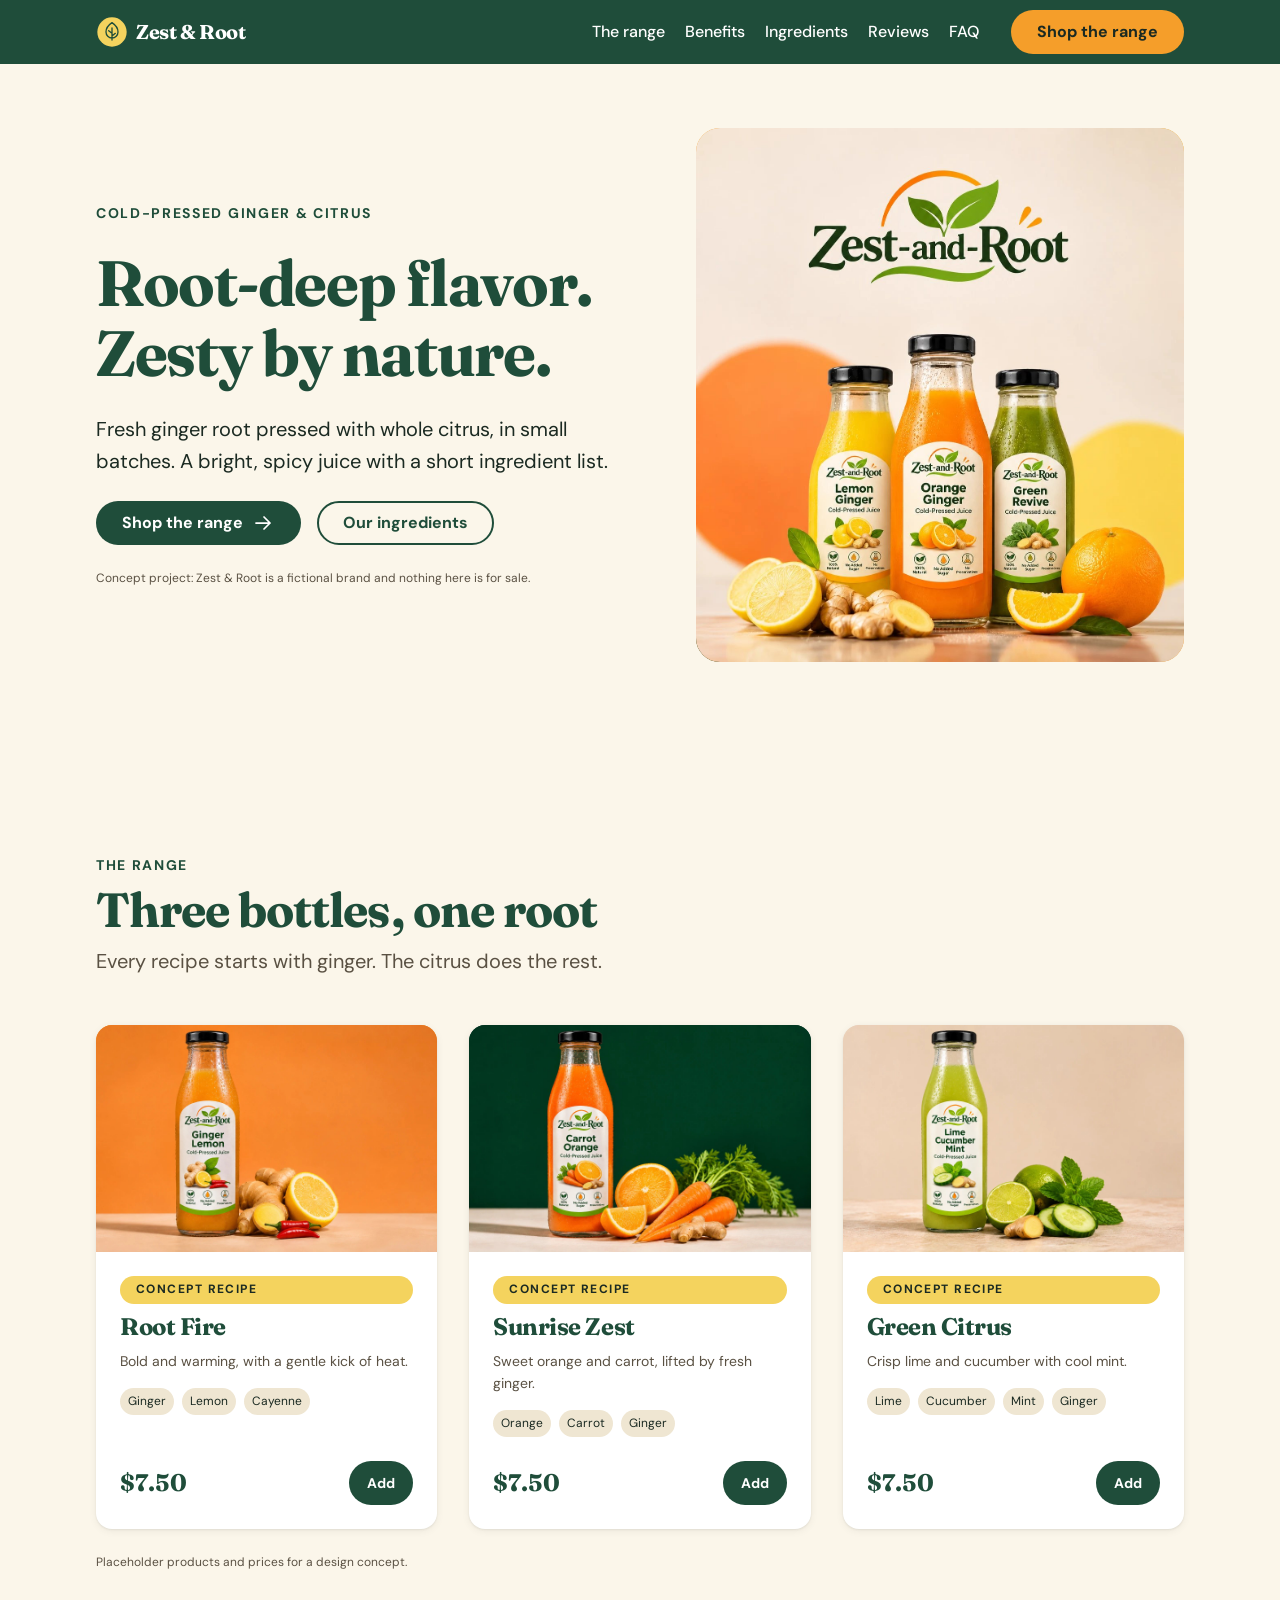
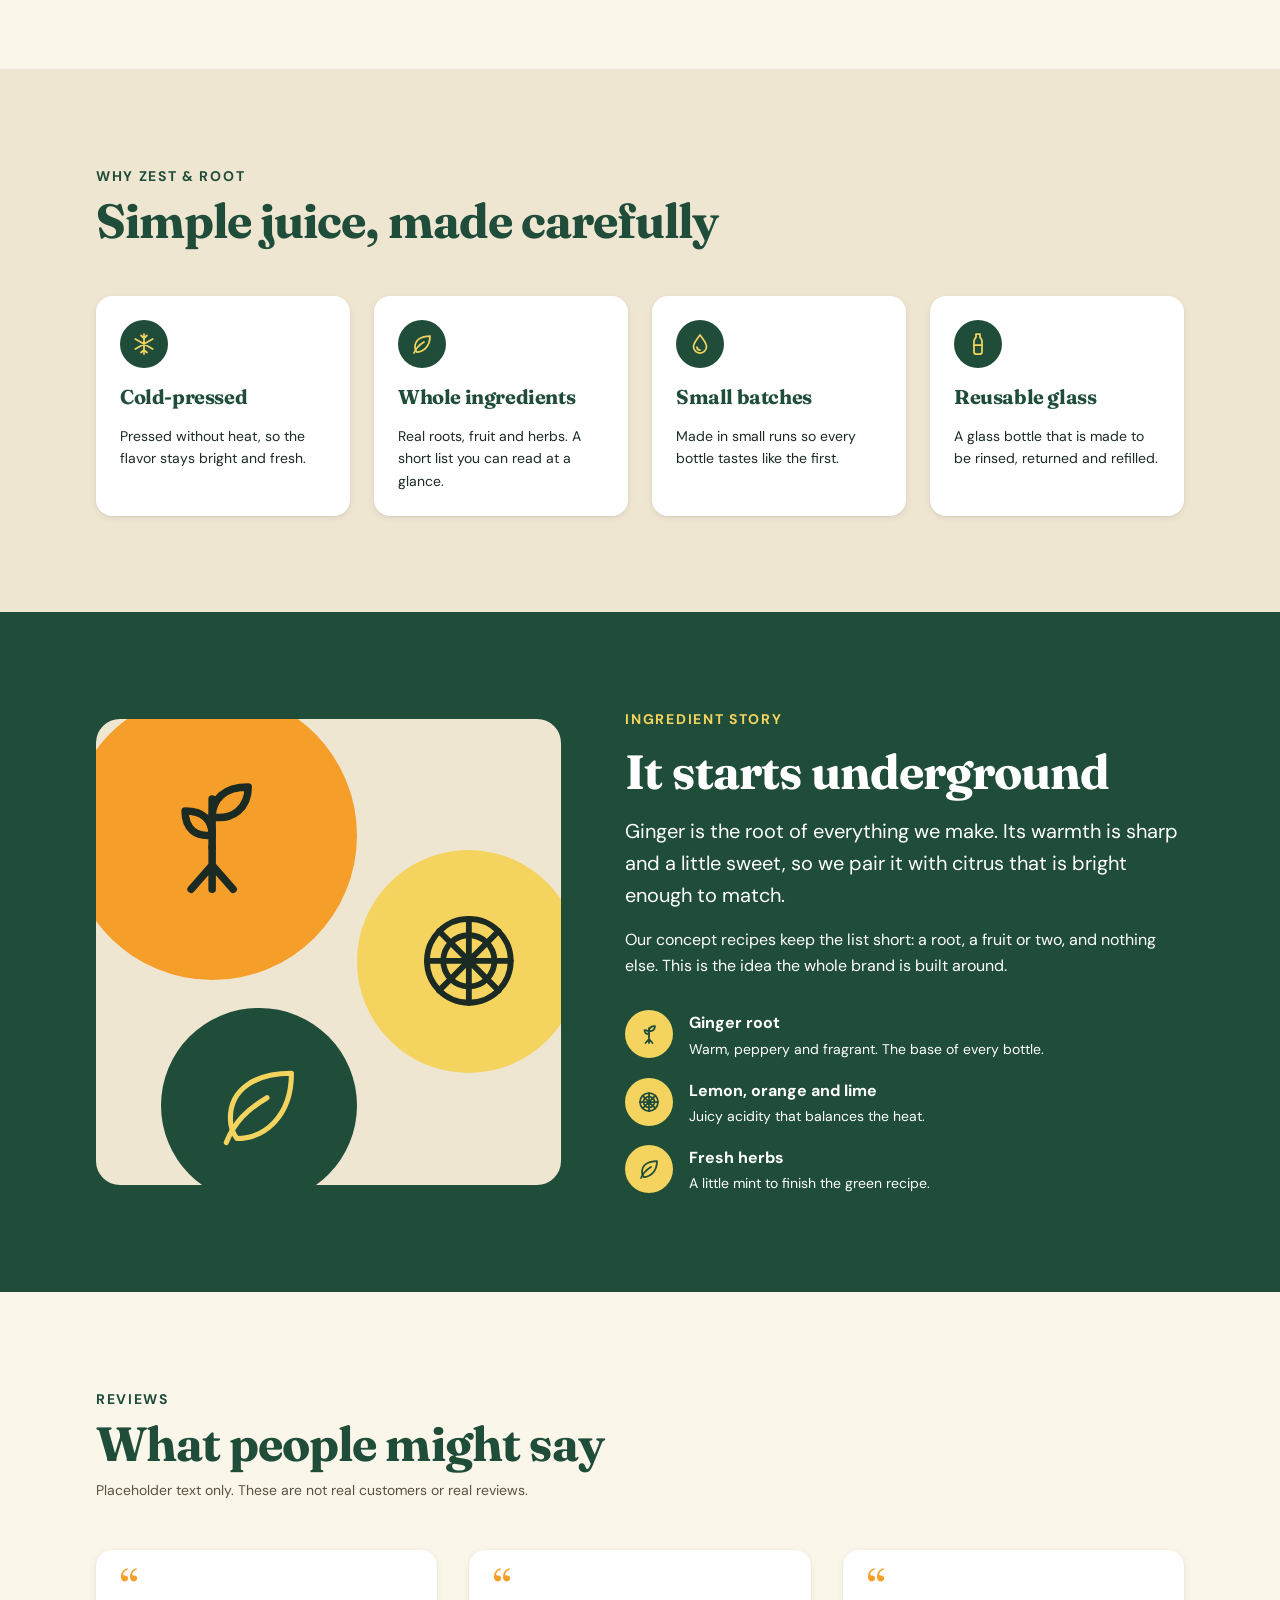
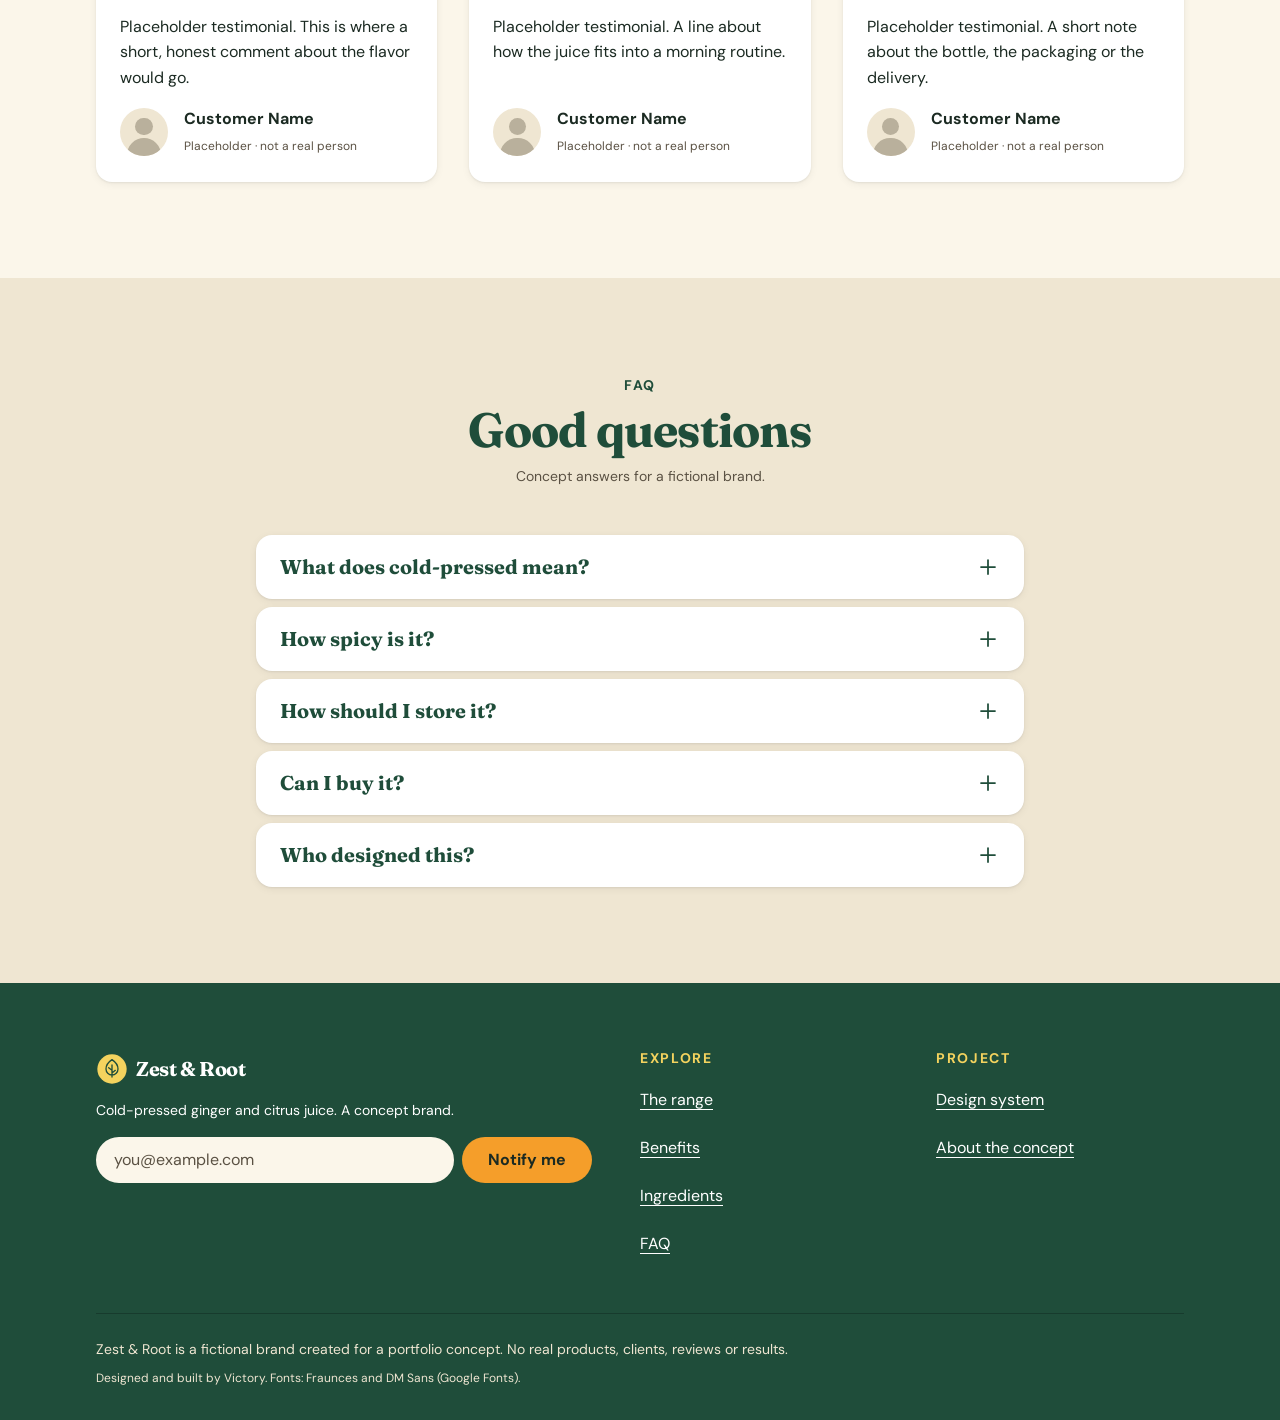
==== commit db5845f9: "Add product and hero photography; adjust image ratios Co-Authored-By: Claude Sonnet 5.5 <noreply@ant" ====
--- a/index.html
+++ b/index.html
@@ -80,12 +80,13 @@
           </div>
           <p class="textCaption heroNote">Concept project: Zest &amp; Root is a fictional brand and nothing here is for sale.</p>
         </div>
-        <div class="heroArt" aria-hidden="true" data-reveal style="--revealDelay: 150ms">
-          <div class="heroBottles">
+        <div class="heroArt" data-reveal style="--revealDelay: 150ms">
+          <div class="heroBottles" aria-hidden="true">
             <svg viewBox="0 0 120 200" style="--bottleLiquid: var(--colorAccent)"><use href="#illBottle"/></svg>
             <svg viewBox="0 0 120 200" style="--bottleLiquid: var(--colorSecondary)"><use href="#illBottle"/></svg>
             <svg viewBox="0 0 120 200" style="--bottleLiquid: var(--colorOat)"><use href="#illBottle"/></svg>
           </div>
+          <img class="imgPhoto" src="assets/images/hero.jpg" alt="Zest and Root logo above three glass bottles of cold-pressed juice (lemon ginger, orange ginger and green) with lemons, ginger root and an orange" width="1199" height="1312" onerror="this.remove()">
         </div>
       </div>
     </section>
@@ -100,7 +101,7 @@
         </div>
         <div class="productGrid">
           <article class="card" data-reveal style="--revealDelay: 0ms">
-            <div class="imgPlaceholder" aria-hidden="true"><svg viewBox="0 0 120 200" style="--bottleLiquid: var(--colorSecondary)"><use href="#illBottle"/></svg></div>
+            <div class="imgPlaceholder"><svg aria-hidden="true" viewBox="0 0 120 200" style="--bottleLiquid: var(--colorSecondary)"><use href="#illBottle"/></svg><img class="imgPhoto" src="assets/images/product-root-fire.jpg" alt="Bottle of Root Fire ginger, lemon and cayenne juice with ginger root and lemon" width="1536" height="1024" loading="lazy" onerror="this.remove()"></div>
             <div class="cardBody">
               <span class="badge">Concept recipe</span>
               <h3 class="textH3">Root Fire</h3>
@@ -110,7 +111,7 @@
             </div>
           </article>
           <article class="card" data-reveal style="--revealDelay: 100ms">
-            <div class="imgPlaceholder imgGreen" aria-hidden="true"><svg viewBox="0 0 120 200" style="--bottleLiquid: var(--colorAccent)"><use href="#illBottle"/></svg></div>
+            <div class="imgPlaceholder imgGreen"><svg aria-hidden="true" viewBox="0 0 120 200" style="--bottleLiquid: var(--colorAccent)"><use href="#illBottle"/></svg><img class="imgPhoto" src="assets/images/product-sunrise-zest.jpg" alt="Bottle of Sunrise Zest orange and carrot juice with oranges and carrots" width="1536" height="1024" loading="lazy" onerror="this.remove()"></div>
             <div class="cardBody">
               <span class="badge">Concept recipe</span>
               <h3 class="textH3">Sunrise Zest</h3>
@@ -120,7 +121,7 @@
             </div>
           </article>
           <article class="card" data-reveal style="--revealDelay: 200ms">
-            <div class="imgPlaceholder imgOat" aria-hidden="true"><svg viewBox="0 0 120 200" style="--bottleLiquid: var(--colorPrimary)"><use href="#illBottle"/></svg></div>
+            <div class="imgPlaceholder imgOat"><svg aria-hidden="true" viewBox="0 0 120 200" style="--bottleLiquid: var(--colorPrimary)"><use href="#illBottle"/></svg><img class="imgPhoto" src="assets/images/product-green-citrus.jpg" alt="Bottle of Green Citrus lime, cucumber and mint juice with limes and mint" width="1536" height="1024" loading="lazy" onerror="this.remove()"></div>
             <div class="cardBody">
               <span class="badge">Concept recipe</span>
               <h3 class="textH3">Green Citrus</h3>
@@ -164,10 +165,11 @@
             <li><span class="iconWrap" aria-hidden="true"><svg class="icon"><use href="#iconLeaf"/></svg></span><div><strong>Fresh herbs</strong><span>A little mint to finish the green recipe.</span></div></li>
           </ul>
         </div>
-        <div class="storyArt" aria-hidden="true" data-reveal style="--revealDelay: 150ms">
-          <div class="blob blobA"><svg class="icon"><use href="#iconRoot"/></svg></div>
-          <div class="blob blobB"><svg class="icon"><use href="#iconCitrus"/></svg></div>
-          <div class="blob blobC"><svg class="icon"><use href="#iconLeaf"/></svg></div>
+        <div class="storyArt" data-reveal style="--revealDelay: 150ms">
+          <div aria-hidden="true" class="blob blobA"><svg class="icon"><use href="#iconRoot"/></svg></div>
+          <div aria-hidden="true" class="blob blobB"><svg class="icon"><use href="#iconCitrus"/></svg></div>
+          <div aria-hidden="true" class="blob blobC"><svg class="icon"><use href="#iconLeaf"/></svg></div>
+          <img class="imgPhoto" src="assets/images/story-ingredients.jpg" alt="Fresh ginger root, lemons, oranges, limes and mint on a wooden surface" width="2000" height="2000" loading="lazy" onerror="this.remove()">
         </div>
       </div>
     </section>
--- a/css/components.css
+++ b/css/components.css
@@ -98,7 +98,7 @@
 /* ---------- Image placeholders (pure CSS / SVG, no photos) ---------- */
 .imgPlaceholder {
   position: relative;
-  aspect-ratio: 4 / 3;
+  aspect-ratio: 3 / 2;
   display: grid;
   place-items: center;
   overflow: hidden;
@@ -128,3 +128,16 @@
 .card { display: flex; flex-direction: column; }
 .card .cardBody { flex: 1; }
 .card .cardFooter { margin-top: auto; padding-top: var(--space2); }
+
+/* ---------- Photos (optional): cover the illustrated placeholder when the file exists ---------- */
+.imgPhoto {
+  position: absolute;
+  inset: 0;
+  z-index: 2;
+  width: 100%;
+  height: 100%;
+  object-fit: cover;
+  transition: transform var(--durationSlow) var(--easeOut);
+}
+.card:hover .imgPhoto { transform: scale(1.04); }
+@media (prefers-reduced-motion: reduce) { .card:hover .imgPhoto { transform: none; } }
--- a/css/landing.css
+++ b/css/landing.css
@@ -44,7 +44,7 @@
 .heroActions { display: flex; flex-wrap: wrap; gap: var(--space2); }
 .heroNote { max-width: 34rem; }
 
-.heroArt { position: relative; aspect-ratio: 1 / 1; background: var(--colorSecondary); border-radius: var(--radiusLg); overflow: hidden; display: grid; place-items: center; }
+.heroArt { position: relative; aspect-ratio: 1199 / 1312; background: var(--colorSecondary); border-radius: var(--radiusLg); overflow: hidden; display: grid; place-items: center; }
 .heroArt::before, .heroArt::after { content: ""; position: absolute; border-radius: var(--radiusPill); }
 .heroArt::before { width: 70%; aspect-ratio: 1; background: var(--colorAccent); opacity: 0.6; right: -15%; top: -15%; }
 .heroArt::after { width: 55%; aspect-ratio: 1; background: var(--colorPrimary); left: -18%; bottom: -22%; }
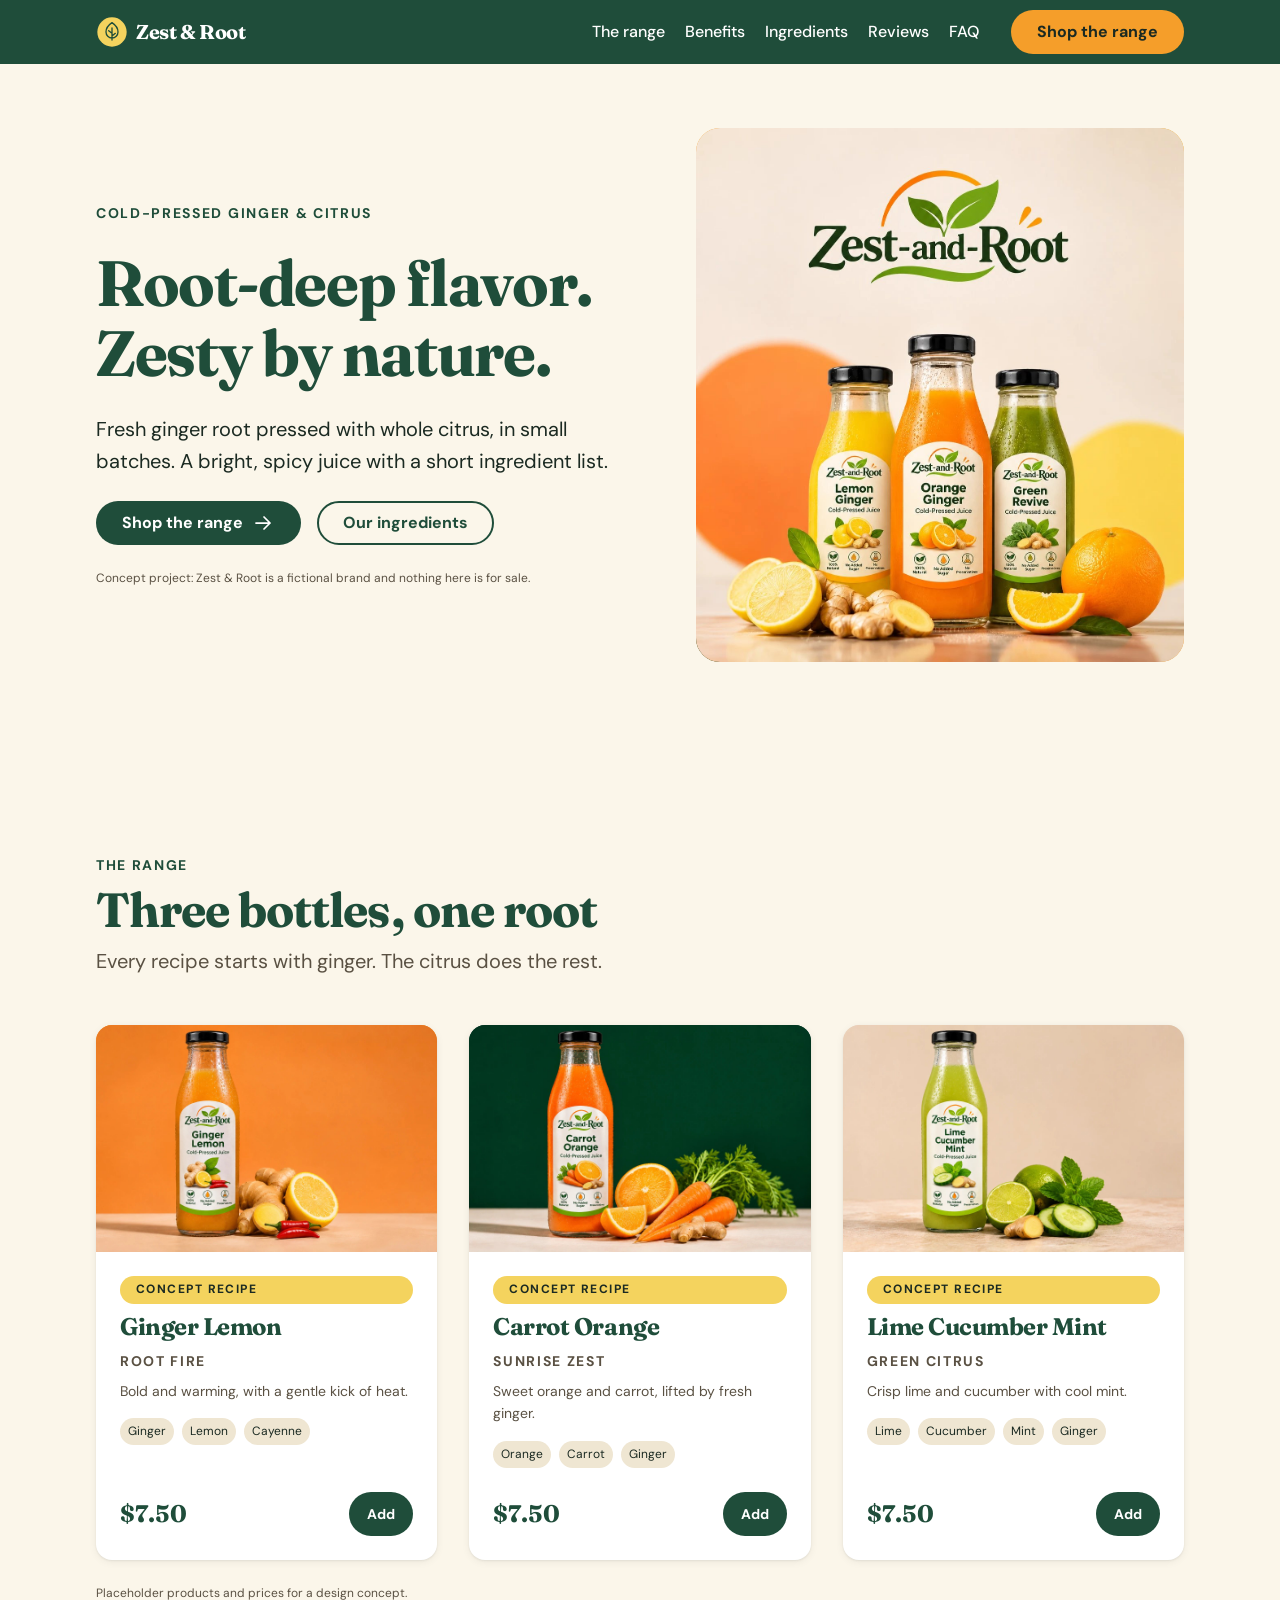
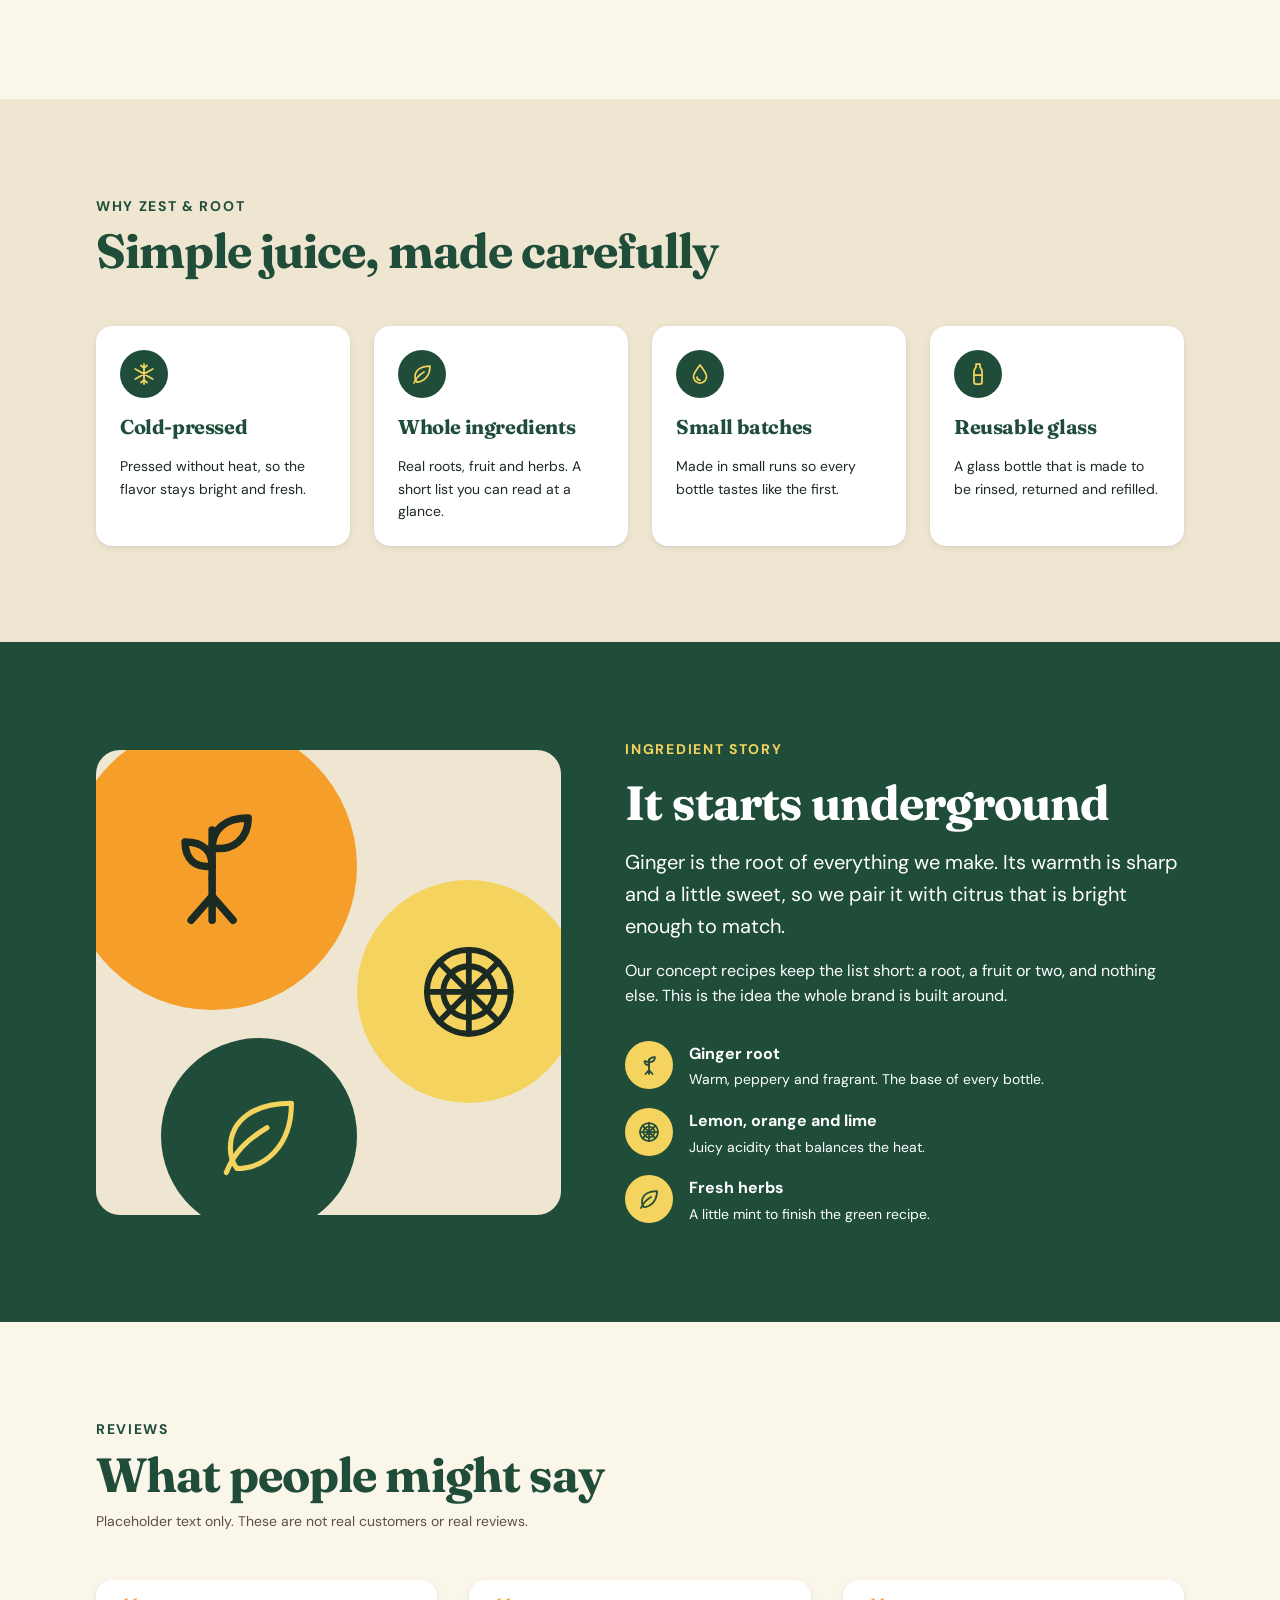
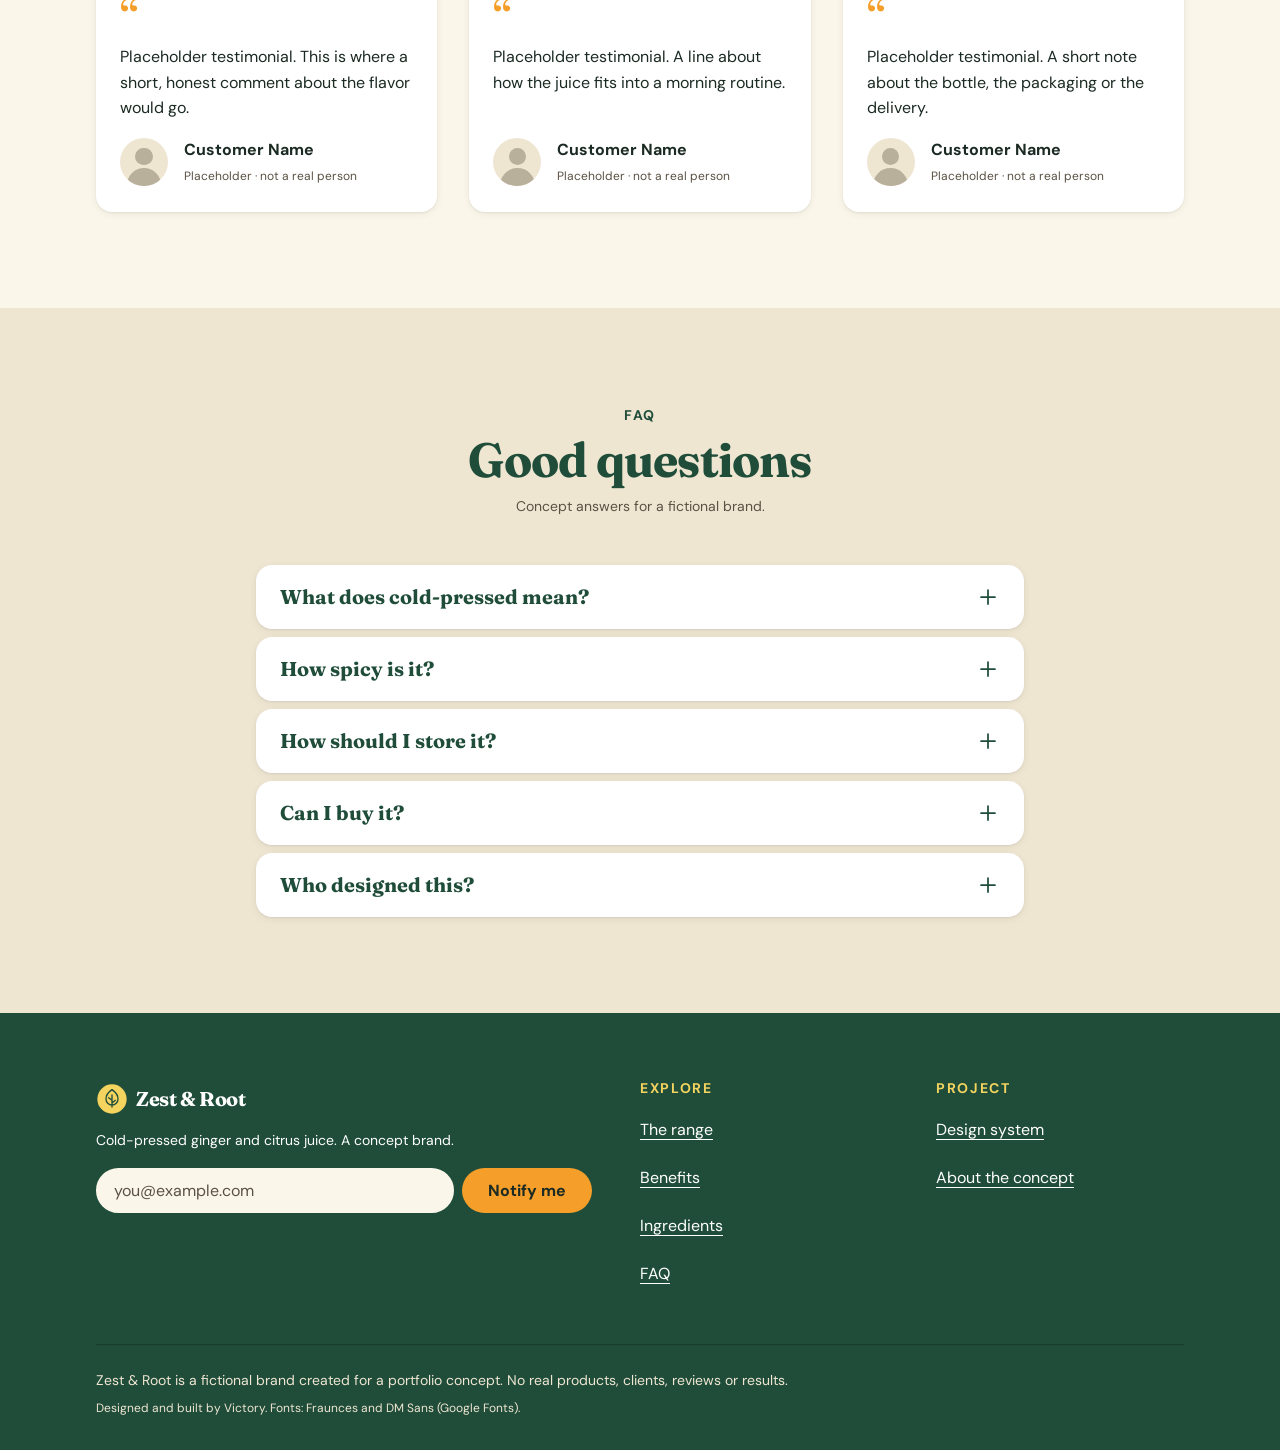
==== commit aaed067e: "Rename product cards to match photo labels; keep recipe names as nicknames Co-Authored-By: Claude So" ====
--- a/index.html
+++ b/index.html
@@ -101,33 +101,36 @@
         </div>
         <div class="productGrid">
           <article class="card" data-reveal style="--revealDelay: 0ms">
-            <div class="imgPlaceholder"><svg aria-hidden="true" viewBox="0 0 120 200" style="--bottleLiquid: var(--colorSecondary)"><use href="#illBottle"/></svg><img class="imgPhoto" src="assets/images/product-root-fire.jpg" alt="Bottle of Root Fire ginger, lemon and cayenne juice with ginger root and lemon" width="1536" height="1024" loading="lazy" onerror="this.remove()"></div>
+            <div class="imgPlaceholder"><svg aria-hidden="true" viewBox="0 0 120 200" style="--bottleLiquid: var(--colorSecondary)"><use href="#illBottle"/></svg><img class="imgPhoto" src="assets/images/product-root-fire.jpg" alt="Bottle of Ginger Lemon ginger, lemon and cayenne juice with ginger root and lemon" width="1536" height="1024" loading="lazy" onerror="this.remove()"></div>
             <div class="cardBody">
               <span class="badge">Concept recipe</span>
-              <h3 class="textH3">Root Fire</h3>
+              <h3 class="textH3">Ginger Lemon</h3>
+              <p class="cardNickname">Root Fire</p>
               <p class="textBodySm textMuted">Bold and warming, with a gentle kick of heat.</p>
               <ul class="cardIngredients" aria-label="Ingredients"><li>Ginger</li><li>Lemon</li><li>Cayenne</li></ul>
-              <div class="cardFooter"><span class="cardPrice">$7.50</span><button class="btn btnPrimary btnSm" type="button" aria-label="Add Root Fire to cart">Add</button></div>
+              <div class="cardFooter"><span class="cardPrice">$7.50</span><button class="btn btnPrimary btnSm" type="button" aria-label="Add Ginger Lemon to cart">Add</button></div>
             </div>
           </article>
           <article class="card" data-reveal style="--revealDelay: 100ms">
-            <div class="imgPlaceholder imgGreen"><svg aria-hidden="true" viewBox="0 0 120 200" style="--bottleLiquid: var(--colorAccent)"><use href="#illBottle"/></svg><img class="imgPhoto" src="assets/images/product-sunrise-zest.jpg" alt="Bottle of Sunrise Zest orange and carrot juice with oranges and carrots" width="1536" height="1024" loading="lazy" onerror="this.remove()"></div>
+            <div class="imgPlaceholder imgGreen"><svg aria-hidden="true" viewBox="0 0 120 200" style="--bottleLiquid: var(--colorAccent)"><use href="#illBottle"/></svg><img class="imgPhoto" src="assets/images/product-sunrise-zest.jpg" alt="Bottle of Carrot Orange orange and carrot juice with oranges and carrots" width="1536" height="1024" loading="lazy" onerror="this.remove()"></div>
             <div class="cardBody">
               <span class="badge">Concept recipe</span>
-              <h3 class="textH3">Sunrise Zest</h3>
+              <h3 class="textH3">Carrot Orange</h3>
+              <p class="cardNickname">Sunrise Zest</p>
               <p class="textBodySm textMuted">Sweet orange and carrot, lifted by fresh ginger.</p>
               <ul class="cardIngredients" aria-label="Ingredients"><li>Orange</li><li>Carrot</li><li>Ginger</li></ul>
-              <div class="cardFooter"><span class="cardPrice">$7.50</span><button class="btn btnPrimary btnSm" type="button" aria-label="Add Sunrise Zest to cart">Add</button></div>
+              <div class="cardFooter"><span class="cardPrice">$7.50</span><button class="btn btnPrimary btnSm" type="button" aria-label="Add Carrot Orange to cart">Add</button></div>
             </div>
           </article>
           <article class="card" data-reveal style="--revealDelay: 200ms">
-            <div class="imgPlaceholder imgOat"><svg aria-hidden="true" viewBox="0 0 120 200" style="--bottleLiquid: var(--colorPrimary)"><use href="#illBottle"/></svg><img class="imgPhoto" src="assets/images/product-green-citrus.jpg" alt="Bottle of Green Citrus lime, cucumber and mint juice with limes and mint" width="1536" height="1024" loading="lazy" onerror="this.remove()"></div>
+            <div class="imgPlaceholder imgOat"><svg aria-hidden="true" viewBox="0 0 120 200" style="--bottleLiquid: var(--colorPrimary)"><use href="#illBottle"/></svg><img class="imgPhoto" src="assets/images/product-green-citrus.jpg" alt="Bottle of Lime Cucumber Mint lime, cucumber and mint juice with limes and mint" width="1536" height="1024" loading="lazy" onerror="this.remove()"></div>
             <div class="cardBody">
               <span class="badge">Concept recipe</span>
-              <h3 class="textH3">Green Citrus</h3>
+              <h3 class="textH3">Lime Cucumber Mint</h3>
+              <p class="cardNickname">Green Citrus</p>
               <p class="textBodySm textMuted">Crisp lime and cucumber with cool mint.</p>
               <ul class="cardIngredients" aria-label="Ingredients"><li>Lime</li><li>Cucumber</li><li>Mint</li><li>Ginger</li></ul>
-              <div class="cardFooter"><span class="cardPrice">$7.50</span><button class="btn btnPrimary btnSm" type="button" aria-label="Add Green Citrus to cart">Add</button></div>
+              <div class="cardFooter"><span class="cardPrice">$7.50</span><button class="btn btnPrimary btnSm" type="button" aria-label="Add Lime Cucumber Mint to cart">Add</button></div>
             </div>
           </article>
         </div>
@@ -200,7 +203,7 @@
         </div>
         <div class="faqList" data-reveal>
           <details class="faqItem" name="faq"><summary>What does cold-pressed mean?<svg class="icon" aria-hidden="true"><use href="#iconPlus"/></svg></summary><p class="faqAnswer textBody">Cold-pressed juice is squeezed with pressure instead of being heated, so the flavor stays fresh.</p></details>
-          <details class="faqItem" name="faq"><summary>How spicy is it?<svg class="icon" aria-hidden="true"><use href="#iconPlus"/></svg></summary><p class="faqAnswer textBody">Root Fire has the most kick, with ginger and a pinch of cayenne. Sunrise Zest and Green Citrus are milder.</p></details>
+          <details class="faqItem" name="faq"><summary>How spicy is it?<svg class="icon" aria-hidden="true"><use href="#iconPlus"/></svg></summary><p class="faqAnswer textBody">Ginger Lemon has the most kick, with ginger and a pinch of cayenne. Carrot Orange and Lime Cucumber Mint are milder.</p></details>
           <details class="faqItem" name="faq"><summary>How should I store it?<svg class="icon" aria-hidden="true"><use href="#iconPlus"/></svg></summary><p class="faqAnswer textBody">In this concept, bottles live in the fridge and are best finished within a few days of opening.</p></details>
           <details class="faqItem" name="faq"><summary>Can I buy it?<svg class="icon" aria-hidden="true"><use href="#iconPlus"/></svg></summary><p class="faqAnswer textBody">Not yet. Zest &amp; Root is a fictional brand made for a design portfolio, so there is nothing to purchase.</p></details>
           <details class="faqItem" name="faq"><summary>Who designed this?<svg class="icon" aria-hidden="true"><use href="#iconPlus"/></svg></summary><p class="faqAnswer textBody">Victory, a graphic and product designer, built it as a portfolio concept. The design system is in <a href="design-system.html">design-system.html</a>.</p></details>
--- a/css/components.css
+++ b/css/components.css
@@ -141,3 +141,5 @@
 }
 .card:hover .imgPhoto { transform: scale(1.04); }
 @media (prefers-reduced-motion: reduce) { .card:hover .imgPhoto { transform: none; } }
+
+.cardNickname { margin: 0; font-size: var(--fontSizeSm); font-weight: var(--fontWeightBold); text-transform: uppercase; letter-spacing: var(--letterSpacingWide); color: var(--colorBark); }
